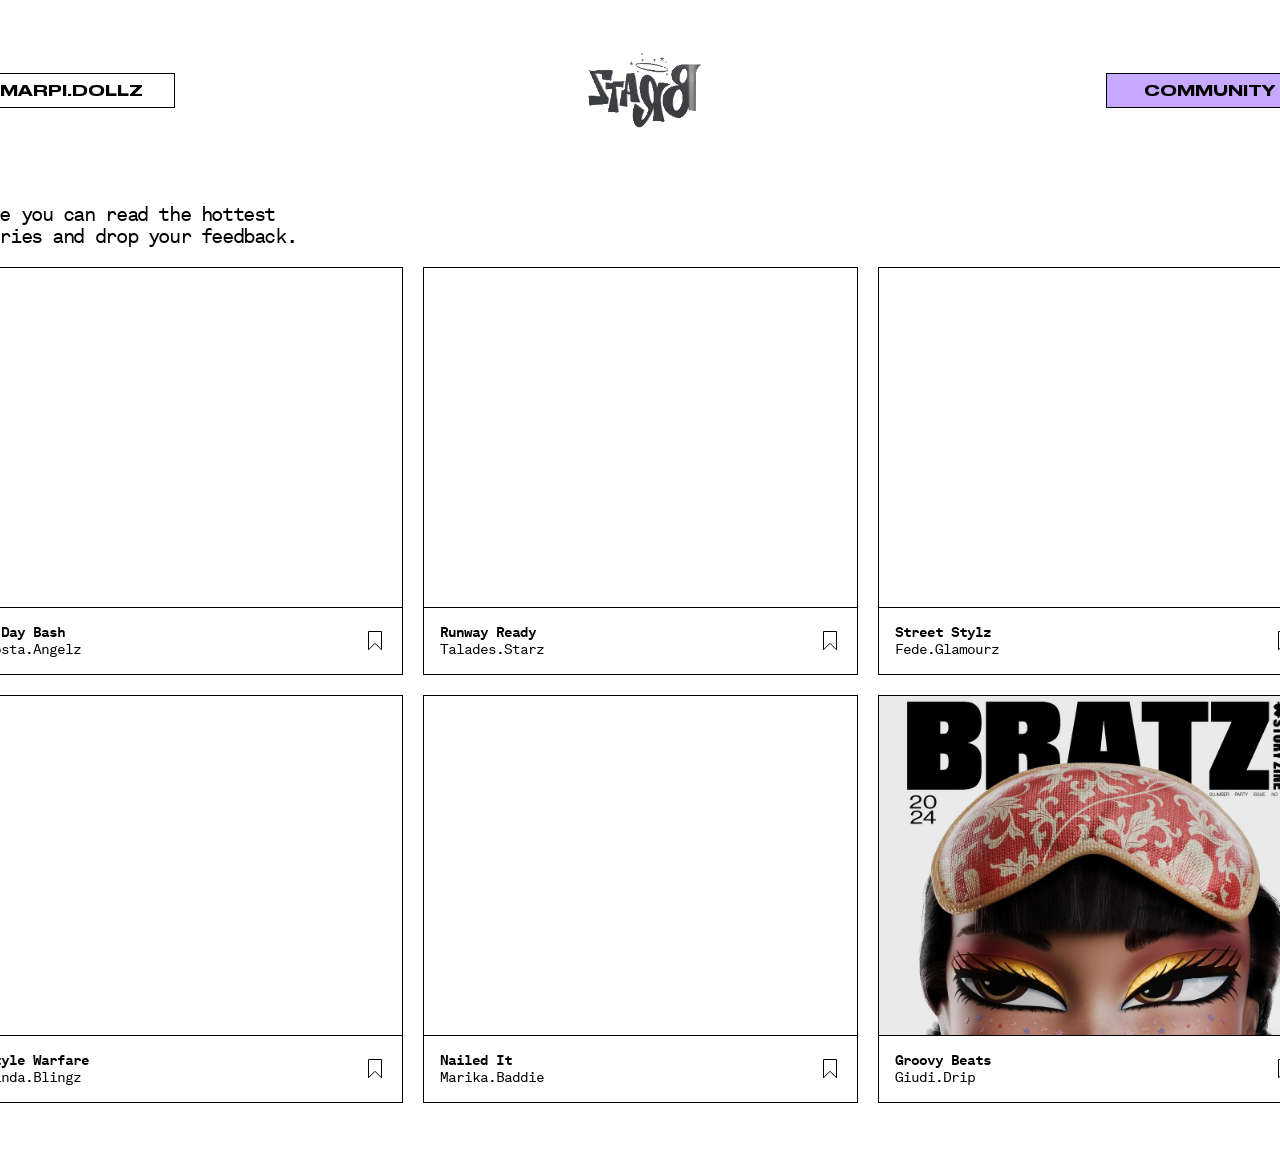
==== community_page.html @ b63ac6c8 "Update community_page.html title magazine" ====
<!DOCTYPE html>
<html lang="it">

<head>
    <meta charset="UTF-8">
    <meta name="viewport" content="width=device-width, initial-scale=1.0">
    <title>BRATZ — Community</title>
    <link rel="stylesheet" href="style.css">
</head>

<body>
    <!-- ===== LOADING PAGE ===== -->
    <section class="loading-page" id="loading-page" style="display:flex;opacity:1;" aria-hidden="false">
        <div class="loading-input">
            <img class="loading-logo" src="assets/images/logo_image.gif" alt="Bratz">
            <div class="container-bar-and-text">
                <div class="loading-bar" id="loading-bar" role="progressbar" aria-valuemin="0" aria-valuemax="100"
                    aria-valuenow="0">
                    <div class="loading-bar-fill" id="loading-bar-fill"></div>
                </div>
                <p class="loading-text" id="loading-text">Loading...</p>
            </div>
        </div>
    </section>

    <!-- ===== COMMUNITY PAGE ===== -->
    <main class="user-page">
        <div class="user-page__content" id="community-content">
            <div class="container-user-page">

                <div class="upper-container">
                    <header class="user-header">
                        <button type="button" class="primary-button active" id="user-dollz-btn">marpi.dollz</button>
                        <img class="user-logo" src="assets/images/logo_image.gif" alt="Bratz">
                        <button type="button" class="primary-button is-current" id="community-current-btn">community</button>
                    </header>

                    <p class="user-welcome">Here you can read the hottest<br>stories and drop your feedback.</p>
                </div>

                <!-- bottom_container_community_page: griglia magazine della community -->
                <div class="community-grid">
                    <article class="community-card">
                        <div class="community-card__photo"><img src="assets/images/magazine_community_01.png" alt=""></div>
                        <div class="community-card__below">
                            <div class="community-card__text">
                                <p class="community-card__title">B-Day Bash</p>
                                <p class="community-card__author">Costa.Angelz</p>
                            </div>
                            <button type="button" class="community-card__save" aria-label="Salva">
                                <svg class="community-card__save-icon" viewBox="0 0 22 28" fill="none" xmlns="http://www.w3.org/2000/svg">
                                    <path d="M17.5 4.5V22.793L11 16.293L4.5 22.793V4.5H17.5Z" stroke="black" />
                                </svg>
                            </button>
                        </div>
                    </article>

                    <article class="community-card">
                        <div class="community-card__photo"><img src="assets/images/magazine_community_02.png" alt=""></div>
                        <div class="community-card__below">
                            <div class="community-card__text">
                                <p class="community-card__title">Runway Ready</p>
                                <p class="community-card__author">Talades.Starz</p>
                            </div>
                            <button type="button" class="community-card__save" aria-label="Salva">
                                <svg class="community-card__save-icon" viewBox="0 0 22 28" fill="none" xmlns="http://www.w3.org/2000/svg">
                                    <path d="M17.5 4.5V22.793L11 16.293L4.5 22.793V4.5H17.5Z" stroke="black" />
                                </svg>
                            </button>
                        </div>
                    </article>

                    <article class="community-card">
                        <div class="community-card__photo"><img src="assets/images/magazine_community_03.png" alt=""></div>
                        <div class="community-card__below">
                            <div class="community-card__text">
                                <p class="community-card__title">Street Stylz</p>
                                <p class="community-card__author">Fede.Glamourz</p>
                            </div>
                            <button type="button" class="community-card__save" aria-label="Salva">
                                <svg class="community-card__save-icon" viewBox="0 0 22 28" fill="none" xmlns="http://www.w3.org/2000/svg">
                                    <path d="M17.5 4.5V22.793L11 16.293L4.5 22.793V4.5H17.5Z" stroke="black" />
                                </svg>
                            </button>
                        </div>
                    </article>

                    <article class="community-card">
                        <div class="community-card__photo"><img src="assets/images/magazine_community_04.png" alt=""></div>
                        <div class="community-card__below">
                            <div class="community-card__text">
                                <p class="community-card__title">Style Warfare</p>
                                <p class="community-card__author">Linda.Blingz</p>
                            </div>
                            <button type="button" class="community-card__save" aria-label="Salva">
                                <svg class="community-card__save-icon" viewBox="0 0 22 28" fill="none" xmlns="http://www.w3.org/2000/svg">
                                    <path d="M17.5 4.5V22.793L11 16.293L4.5 22.793V4.5H17.5Z" stroke="black" />
                                </svg>
                            </button>
                        </div>
                    </article>

                    <article class="community-card">
                        <div class="community-card__photo"><img src="assets/images/magazine_community_05.png" alt=""></div>
                        <div class="community-card__below">
                            <div class="community-card__text">
                                <p class="community-card__title">Nailed It</p>
                                <p class="community-card__author">Marika.Baddie</p>
                            </div>
                            <button type="button" class="community-card__save" aria-label="Salva">
                                <svg class="community-card__save-icon" viewBox="0 0 22 28" fill="none" xmlns="http://www.w3.org/2000/svg">
                                    <path d="M17.5 4.5V22.793L11 16.293L4.5 22.793V4.5H17.5Z" stroke="black" />
                                </svg>
                            </button>
                        </div>
                    </article>

                    <article class="community-card">
                        <div class="community-card__photo"><img src="assets/images/magazine_community_06.jpg" alt=""></div>
                        <div class="community-card__below">
                            <div class="community-card__text">
                                <p class="community-card__title">Groovy Beats</p>
                                <p class="community-card__author">Giudi.Drip</p>
                            </div>
                            <button type="button" class="community-card__save" aria-label="Salva">
                                <svg class="community-card__save-icon" viewBox="0 0 22 28" fill="none" xmlns="http://www.w3.org/2000/svg">
                                    <path d="M17.5 4.5V22.793L11 16.293L4.5 22.793V4.5H17.5Z" stroke="black" />
                                </svg>
                            </button>
                        </div>
                    </article>
                </div>

            </div>
        </div>
    </main>

    <script src="community-unlock.js"></script>
    <script src="community_page.js"></script>
</body>

</html>
---- style.css ----
/* ===== Font locali (SOLO i file realmente presenti in assets/fonts/) =====
   Nomi case-sensitive (GitHub Pages): puntiamo esattamente ai .ttf esistenti,
   così niente più 404 su .woff2/.woff/.otf inesistenti. font-display: swap ->
   il testo compare subito col fallback e NON blocca il caricamento del 3D. */
@font-face {
    font-family: "Druk Wide";
    font-weight: 500;
    font-style: normal;
    font-display: swap;
    src: url("assets/fonts/Druk-Wide-Medium-Regular.ttf") format("truetype");
}

@font-face {
    font-family: "Druk Wide";
    font-weight: 700;
    font-style: normal;
    font-display: swap;
    src: url("assets/fonts/Druk-Wide-Medium-Regular.ttf") format("truetype");
}

@font-face {
    font-family: "Akkurat Mono";
    font-weight: 400;
    font-style: normal;
    font-display: swap;
    src: url("assets/fonts/AkkuratMonoTrialTT-Regular.ttf") format("truetype");
}

@font-face {
    font-family: "Akkurat Mono";
    font-weight: 700;
    font-style: normal;
    font-display: swap;
    src: url("assets/fonts/AkkuratMonoTrialTT-Bold.ttf") format("truetype");
}

/* ===== Design tokens estratti da Figma (onboarding_page) ===== */
:root {
    --card-fill: #ffffff;
    --card-stroke: #000000;
    /* description/instruction: testo grigio degli stati "empty" */
    --empty-text: #bebebe;

    --input-fill: #ffffff;
    --input-stroke: #000000;
    /* active / disabled */
    --input-text-active: #000000;
    --input-text-disabled: #bebebe;

    --input-stroke-hover: #e4d5ff;
    --input-stroke-tapped: #c7a9ff;
    --input-stroke-error: #d52030;
    --input-stroke-warning: #ffdd00;
    --input-stroke-success: #74d200;

    --btn-fill-disabled: #bebebe;
    --btn-text-disabled: #ffffff;
    --btn-fill-active: #ffffff;
    --btn-fill-hover: #e4d5ff;
    --btn-fill-tapped: #c7a9ff;
    /* text_active_hover_tapped: unico colore testo per active/hover/tapped */
    --btn-text-active: #000000;
    --btn-stroke: #000000;

    /* ===== Design tokens estratti da Figma (loading_page) ===== */
    --bg-color: #ffffff;
    /* fill/background_color */
    --bar-empty: #ffffff;
    /* fill/bar_empty */
    --bar-stroke: #000000;
    /* stroke/bar */
    --bar-fill: #c7a9ff;
    /* fill/bar_full: colore di riempimento della barra (stato full) */
    --loading-instruction: #bebebe;
    /* description/instruction */

    /* ===== Design tokens estratti da Figma (enter_page) ===== */
    --enter-btn-fill-active: #ffffff;
    /* buttons/primary-button/fill_active */
    --enter-btn-text-active: #000000;
    /* buttons/primary-button/text_active_hover_tapped */
    --enter-btn-fill-community: #bebebe;
    /* buttons/primary-button/fill_disabled */
    --enter-btn-text-community: #ffffff;
    /* white */
    --enter-btn-stroke: #000000;
    /* buttons/primary-button/stroke */
    --popup-fill: #ffffff;
    /* fill/pop_up */
    --popup-stroke: #000000;
    /* stroke/pop_up */
    --popup-text: #000000;

    /* Fallback di sfondo enter_page finché l'export 3D non è presente */
    --enter-bg-fallback: #2b1cc4;

    /* Font locali + fallback di sistema: se il font non carica (404/rete) il
       testo resta leggibile con un sans-serif / monospace. */
    --font-title: "Druk Wide", system-ui, -apple-system, sans-serif;
    --font-mono: "Akkurat Mono", ui-monospace, "SFMono-Regular", Menlo, monospace;
}

* {
    box-sizing: border-box;
}

body {
    margin: 0;
    min-height: 100vh;
    font-family: var(--font-mono);
    color: #000;
}

/* ===== Sfondo ===== */
.onboarding {
    position: relative;
    min-height: 100vh;
    display: flex;
    flex-direction: column;
    align-items: center;
    justify-content: center;
    padding: 48px 16px;
    /* background-color: #2b1cc4; */
    background-image: url("assets/images/cover_image.png");
    background-size: cover;
    background-position: center;
    background-repeat: no-repeat;
}

/* Logo con stessa size e posizione della enter_page (e delle pagine successive) */
.logo {
    position: absolute;
    top: 20px;
    left: 50%;
    transform: translateX(-50%);
    width: 166px;
    height: 85px;
    object-fit: contain;
    user-select: none;
    pointer-events: none;
}

/* ===== Card ===== */
.card {
    width: 434px;
    max-width: calc(100% - 32px);
    background: var(--card-fill);
    border: 1px solid var(--card-stroke);
    padding: 42px 44px;
    display: flex;
    flex-direction: column;
    gap: 48px;
}

.card-text {
    display: flex;
    flex-direction: column;
    align-items: center;
    gap: 24px;
    text-align: center;
}

.title {
    margin: 0;
    font-family: var(--font-title);
    font-weight: 500;
    font-size: 36px;
    line-height: 23px;
    text-transform: uppercase;
    color: #000;
}

.subtitle {
    margin: 0;
    font-size: 14px;
    line-height: 17px;
    letter-spacing: -0.98px;
    color: #000;
}

/* ===== Campi ===== */
.fields {
    display: flex;
    flex-direction: column;
    gap: 20px;
}

.field {
    display: flex;
    flex-direction: column;
    /* nessuno spazio di base: i tre campi restano equidistanti (gap di .fields) */
    gap: 0;
}

.input {
    width: 100%;
    padding: 13px;
    font-family: var(--font-mono);
    font-size: 12px;
    letter-spacing: -0.84px;
    color: var(--input-text-active);
    background: var(--input-fill);
    border: 1px solid var(--input-stroke);
    border-radius: 0;
    outline: none;
    height: 35px;
}

.input::placeholder {
    color: var(--input-text-disabled);
    opacity: 1;
}

.input:disabled {
    color: var(--input-text-disabled);
    cursor: not-allowed;
}

/* Stati hover / focus (tapped) per i campi neutri, non in validazione */
.input:not(:disabled):hover {
    border-color: var(--input-stroke-hover);
}

.input:not(:disabled):focus {
    border-color: var(--input-stroke-tapped);
}

/* Stati di validazione del Nickname (prevalgono su hover/focus) */
.field.is-error .input,
.field.is-error .input:focus {
    border-color: var(--input-stroke-error);
}

.field.is-warning .input,
.field.is-warning .input:focus {
    border-color: var(--input-stroke-warning);
}

.field.is-success .input,
.field.is-success .input:focus {
    border-color: var(--input-stroke-success);
}

/* Messaggio di validazione — collassato di base, non occupa spazio */
.msg {
    margin: 0;
    max-height: 0;
    overflow: hidden;
    opacity: 0;
    font-size: 12px;
    letter-spacing: -0.84px;
    line-height: 1.2;
    transition: max-height 0.25s ease, margin-top 0.25s ease, opacity 0.25s ease;
}

/* Solo quando compare error/warning/success il messaggio si apre
   e spinge il campo password verso il basso (gap 12px come da Figma) */
.field.is-error .msg,
.field.is-warning .msg,
.field.is-success .msg {
    max-height: 40px;
    margin-top: 12px;
    opacity: 1;
}

.field.is-error .msg {
    color: var(--input-stroke-error);
}

.field.is-warning .msg {
    color: var(--input-stroke-warning);
}

.field.is-success .msg {
    color: var(--input-stroke-success);
}

/* ===== Bottone START — stati del componente primary_button (Figma) ===== */
.primary-button {
    width: 207px;
    height: 35px;
    padding: 13px;
    font-family: var(--font-title);
    font-weight: 700;
    font-size: 14px;
    line-height: 10px;
    text-transform: uppercase;
    letter-spacing: 0;
    border: 1px solid var(--btn-stroke);
    border-radius: 0;
    /* state=disabled */
    background: var(--btn-fill-disabled);
    color: var(--btn-text-disabled);
    cursor: not-allowed;
    transition: background-color 0.18s ease, color 0.18s ease; /* hover reattivo */
}

/* Sblocco morbido (grigio disabled -> bagliore -> bianco active): applicato via
   JS con la classe .fx-unlock nel momento in cui un tasto si sblocca. Stessa
   filosofia della dissolvenza dei popup 3D. */
@keyframes fx-unlock {
    0%   { background: var(--btn-fill-disabled); color: var(--btn-text-disabled); box-shadow: 0 0 0 0 rgba(228, 213, 255, 0); }
    45%  { box-shadow: 0 0 20px 5px rgba(228, 213, 255, 0.9); }
    100% { background: var(--btn-fill-active); color: var(--btn-text-active); box-shadow: 0 0 0 0 rgba(228, 213, 255, 0); }
}
.fx-unlock { animation: fx-unlock 0.7s ease both; }

/* Dissolvenza leggera quando cambia il contenuto di un popup / pannello. */
@keyframes fx-fadein { from { opacity: 0; } to { opacity: 1; } }
.fx-fadein { animation: fx-fadein 0.4s ease; }

/* state=active */
.primary-button.active {
    background: var(--btn-fill-active);
    color: var(--btn-text-active);
    cursor: pointer;
}

/* state=hover */
.primary-button.active:hover {
    background: var(--btn-fill-hover);
}

/* state=tapped */
.primary-button.active:active {
    background: var(--btn-fill-tapped);
}

/* ===== Transizioni SPA (fade fluido tra le pagine) ===== */
.onboarding,
.loading-page,
.enter-page {
    transition: opacity 0.45s ease;
}

/* ===== LOADING PAGE (pagina di transito) ===== */
.loading-page {
    display: none;
    /* nascosta di default */
    opacity: 0;
    /* overlay a tutto schermo: copre la pagina durante un caricamento reale */
    position: fixed;
    inset: 0;
    z-index: 1000;
    flex-direction: column;
    align-items: center;
    justify-content: center;
    padding: 48px 16px;
    background: var(--bg-color);
}

.loading-input {
    display: flex;
    flex-direction: column;
    align-items: center;
    gap: 24px;
    width: 434px;
    max-width: calc(100% - 32px);
}

.loading-logo {
    width: 166px;
    height: 85px;
    object-fit: contain;
    user-select: none;
}

.container-bar-and-text {
    display: flex;
    flex-direction: column;
    align-items: center;
    justify-content: center;
    gap: 24px;
    width: 100%;
}

.loading-bar {
    width: 100%;
    height: 8px;
    background: var(--bar-empty);
    border: 1px solid var(--bar-stroke);
    overflow: hidden;
}

.loading-bar-fill {
    width: 0%;
    height: 100%;
    background: var(--bar-fill);
    transition: width 0.12s linear;
}

.loading-text {
    margin: 0;
    font-family: var(--font-mono);
    font-weight: 400;
    font-size: 12px;
    line-height: normal;
    letter-spacing: -0.84px;
    color: var(--loading-instruction);
}

/* ===== ENTER PAGE (schermata finale) ===== */
.enter-page {
    display: none;
    /* nascosta di default */
    opacity: 0;
    position: fixed;
    inset: 0;
    overflow: hidden;
    background-color: var(--enter-bg-fallback);
    /* stessa foto di background della onboarding_page */
    background-image: url("assets/images/cover_image.png");
    background-size: cover;
    background-position: center;
    background-repeat: no-repeat;
}

.enter-logo {
    position: absolute;
    top: 20px;
    left: 50%;
    transform: translateX(-50%);
    width: 166px;
    height: 85px;
    object-fit: contain;
    user-select: none;
    pointer-events: none;
}

.enter-buttons {
    position: absolute;
    top: 50%;
    left: 50%;
    transform: translate(-50%, -50%);
    width: 207px;
    display: flex;
    flex-direction: column;
    gap: 20px;
}

/* I bottoni della enter_page usano lo stesso componente/stati del bottone
   START (.primary-button): disabled, active, hover, tapped. */

/* ===== POP-UP (posizione fissa da Figma — solo desktop, non toccare) ===== */
.enter-popup {
    position: absolute;
    /* posizione/dimensioni da Figma: left 50%+48px, top 33.33%+24.67px, 239x170 */
    left: calc(50% + 48px);
    top: calc(33.33% + 24.67px);
    width: 239px;
    min-height: 170px;
    box-sizing: border-box;
    padding: 16px;
    display: flex;
    flex-direction: column;
    gap: 16px;
    background: var(--popup-fill);
    border: 1px solid var(--popup-stroke);
}

.enter-popup-close {
    align-self: flex-start;
    margin: 0;
    padding: 0;
    background: none;
    border: none;
    font-family: var(--font-mono);
    font-weight: 700;
    font-size: 14px;
    line-height: 16px;
    letter-spacing: -0.98px;
    color: var(--popup-text);
    text-decoration: underline;
    text-underline-offset: 2px;
    cursor: pointer;
    transition: color 0.2s ease;
}

/* Hover di TUTTI i "close" dei popup = stesso colore di hover dei bottoni. */
.enter-popup-close:hover,
.personality-popup__close:hover,
.doll-popup__close:hover {
    color: var(--btn-fill-hover);
}

.enter-popup-text {
    margin: 0;
    font-family: var(--font-mono);
    font-weight: 400;
    font-size: 14px;
    line-height: 17px;
    letter-spacing: -0.98px;
    color: var(--popup-text);
}

/* ===== Mobile / tablet: adattamenti onboarding_page + enter_page =====
   TUTTE le modifiche mobile di logo e pop-up vivono qui dentro: la base
   (desktop) resta fedele a Figma e non viene mai toccata da queste regole. */

/* ===== Mobile stretto: rifiniture card onboarding_page ===== */

/* ===== Token user_page e secondary_button (Figma) ===== */
:root {
    --title-user: #000000;
    /* title/user_section */
    --subtitle-user: #000000;
    /* subtitle/user_section */
    --description-user-page: #000000;
    /* description/user_page */

    --secondary-btn-fill: #ffffff;
    /* buttons/secondary button/fill_active */
    --secondary-btn-fill-hover: #e4d5ff;
    /* fill_hover */
    --secondary-btn-fill-tapped: #c7a9ff;
    /* fill_tapped */
    --secondary-btn-text: #000000;
    /* buttons/secondary button/text */
    --secondary-btn-stroke: #000000;
    /* buttons/secondary button/stroke */
}

/* ===== USER PAGE ===== */
.user-page {
    min-height: 100vh;
    display: flex;
    align-items: center;
    justify-content: center;
    padding: 48px;
    background: var(--bg-color);
}

/* Nascosto finché il caricamento reale non è completo (rivelato via JS) */
.user-page__content {
    opacity: 0;
    transition: opacity 0.45s ease;
}

.user-page__content.is-ready {
    opacity: 1;
}

/* container_user_page = upper_container + bottom_container_user_page */
.container-user-page {
    width: 1345px;
    max-width: 100%;
    display: flex;
    flex-direction: column;
    gap: 20px;
}

/* upper_container_user&community_page = header + descrizione */
.upper-container {
    display: flex;
    flex-direction: column;
    gap: 70px;
    width: 100%;
}

.user-header {
    display: flex;
    align-items: center;
    justify-content: space-between;
    height: 85px;
    width: 100%;
}

.user-header .primary-button {
    width: 207px;
}

/* marpi.dollz = pagina corrente (stato tapped/selezionato da Figma) */
.primary-button.is-current {
    background: var(--btn-fill-tapped);
    color: var(--btn-text-active);
    cursor: default;
}

.user-logo {
    width: 166px;
    height: 85px;
    object-fit: contain;
    user-select: none;
}

.onboarding .primary-button {
    width: 100% !important;
}

.user-welcome {
    margin: 0;
    max-width: 695px;
    font-family: var(--font-mono);
    font-weight: 400;
    font-size: 20px;
    line-height: 22px;
    letter-spacing: -1.4px;
    color: var(--description-user-page);
}

/* bottom_container_user_page = container_cards_user_page (3 card) */
.bottom-container-user-page {
    width: 100%;
}

.cards-user-page {
    display: flex;
    gap: 20px;
    width: 100%;
}

.card-user-page {
    position: relative;
    flex: 1 1 0;
    min-width: 0;
    height: 717px;
    border: 1px solid var(--card-stroke);
    padding: 40px;
    overflow: hidden;
    display: flex;
    align-items: center;
}

.card-user-page__bg {
    position: absolute;
    inset: 0;
    width: 100%;
    height: 100%;
    object-fit: cover;
    pointer-events: none;
    user-select: none;
}

.card-user-page__content {
    position: relative;
    z-index: 1;
    width: 100%;
    height: 100%;
    display: flex;
    flex-direction: column;
    justify-content: space-between;
}

.card-title {
    margin: 0;
    font-family: var(--font-title);
    font-weight: 500;
    font-size: 36px;
    line-height: 23px;
    text-transform: uppercase;
    white-space: nowrap;
    color: var(--title-user);
}

.container-text-button {
    display: flex;
    flex-direction: column;
    gap: 20px;
    align-items: flex-start;
}

.card-description {
    margin: 0;
    font-family: var(--font-mono);
    font-weight: 400;
    font-size: 16px;
    line-height: 18px;
    letter-spacing: -1.12px;
    color: var(--subtitle-user);
}

/* ===== SECONDARY BUTTON "See more" — stessi stati del bottone START ===== */
.secondary-button {
    display: inline-flex;
    align-items: center;
    gap: 17px;
    width: 132px;
    height: 35px;
    padding: 10px 13px;
    border: 1px solid var(--secondary-btn-stroke);
    border-radius: 0;
    background: var(--secondary-btn-fill);
    cursor: pointer;
    transition: background-color 0.15s ease;
}

.secondary-button:hover {
    background: var(--secondary-btn-fill-hover);
}

.secondary-button:active {
    background: var(--secondary-btn-fill-tapped);
}

.secondary-button__text {
    font-family: var(--font-mono);
    font-weight: 400;
    font-size: 12px;
    line-height: normal;
    letter-spacing: -0.84px;
    color: var(--secondary-btn-text);
    white-space: nowrap;
}

.secondary-button__arrow {
    width: 35px;
    height: auto;
    flex-shrink: 0;
    /* la freccia dell'asset punta a sinistra: la specchio per farla puntare a destra (come Figma) */
    transform: scaleX(-1);
}

/* ===== USER PAGE mobile / schermi stretti ===== */

/* ===== USER PAGE (+ sotto-pagine): scala tipografica mobile ridotta e
   proporzionale. Tutto confinato qui: il desktop (>768px) resta fedele a
   Figma e non viene mai sovrascritto da queste regole. ===== */

/* ===== Token mydollz_page (Figma) ===== */
:root {
    --title-doll-name: #000000;
    /* title/doll_name */
    --subtitle-doll-collection: #000000;
    /* subtitle/doll_collection */
    --icon-btn-fill: #ffffff;
    /* buttons/icon-button/fill_active */
    --icon-btn-stroke: #000000;
    /* buttons/icon-button/stroke_button */
}

/* ===== MY DOLLZ PAGE ===== */
.mydollz-page {
    min-height: 100vh;
    display: flex;
    align-items: flex-start;
    justify-content: center;
    padding: 48px;
    overflow: auto;
    background: var(--bg-color);
}

.mydollz-page__content {
    opacity: 0;
    transition: opacity 0.45s ease;
}

.mydollz-page__content.is-ready {
    opacity: 1;
}

/* container_mydollz_page = upper_container_user_pages + bottom_container_mydollz_page */
.container-mydollz-page {
    width: 1344px;
    max-width: 100%;
    display: flex;
    flex-direction: column;
    gap: 20px;
}

.upper-container-mydollz {
    display: flex;
    flex-direction: column;
    gap: 72px;
    width: 100%;
}

/* container_title = icon_button (back) + "My dollz" */
.container-title {
    display: flex;
    align-items: flex-end;
    gap: 20px;
}

/* Bottone back — riproduce arrowbutton.svg (box 53x34 + freccia) ma con
   box CSS ricolorabile, per avere gli stati hover/tapped come lo START */
.back-button {
    box-sizing: border-box;
    width: 53px;
    height: 34px;
    padding: 0;
    display: inline-flex;
    align-items: center;
    justify-content: center;
    border: 1px solid var(--icon-btn-stroke);
    background: var(--icon-btn-fill);
    cursor: pointer;
    transition: background-color 0.15s ease;
}

.back-button:hover {
    background: var(--btn-fill-hover);
}

.back-button:active {
    background: var(--btn-fill-tapped);
}

.back-button__arrow {
    display: block;
    width: 100%;
    height: 100%;
    pointer-events: none;
}

/* icon_button (plus) — stessi stati del bottone START */
.icon-button {
    display: inline-flex;
    align-items: center;
    justify-content: center;
    padding: 9px;
    background: var(--icon-btn-fill);
    border: 1px solid var(--icon-btn-stroke);
    border-radius: 0;
    cursor: pointer;
    transition: background-color 0.15s ease;
}

.icon-button:hover {
    background: var(--btn-fill-hover);
}

.icon-button:active {
    background: var(--btn-fill-tapped);
}

.icon-button:disabled {
    background: var(--btn-fill-disabled);
    cursor: not-allowed;
}

.icon-button:disabled:hover {
    background: var(--btn-fill-disabled);
}

.icon-button__inner {
    display: inline-flex;
    align-items: center;
    padding: 4px;
}

.icon-button__arrow {
    display: block;
    width: 27px;
    height: auto;
}

.icon-button__plus {
    display: block;
    width: 20px;
    height: 20px;
}

/* bottom_container_mydollz_page: canvas 1344x717 fedele a Figma */
.bottom-container-mydollz {
    position: relative;
    width: 1344px;
    max-width: 100%;
    height: 717px;
}

/* container_doll_button: doll + plus (gap 40) */
.container-doll-button {
    position: absolute;
    left: 512px;
    top: 2px;
    display: flex;
    align-items: center;
    gap: 40px;
}

/* container_doll_photo_text: foto + nome (gap 32) */
.container-doll-photo-text {
    display: flex;
    flex-direction: column;
    align-items: center;
}

.doll-photo {
    width: 326px;
    height: 645px;
    display: flex;
    align-items: center;
    justify-content: center;
    overflow: hidden;
    padding: 0;
    border: none;
    background: none;
    cursor: pointer;
}

.doll-photo img {
    width: 100%;
    height: 100%;
    object-fit: cover;
    object-position: center;
    user-select: none;
    /* dissolvenza del bagliore in ingresso/uscita (0.55s) */
    transition: filter 0.55s ease;
}

/* Hover sulla doll (mydollz_page): bagliore bianco ACCENTUATO che segue la
   sagoma (drop-shadow) + tutto il rettangolo (box-shadow). Compare/scompare in
   dissolvenza tramite le transition (niente pulsazione). */
.doll-photo { transition: box-shadow 0.55s ease; }
.doll-photo:hover {
    box-shadow: 0 0 90px 16px rgba(255, 255, 255, 0.95);
}
.doll-photo:hover img {
    filter: drop-shadow(0 0 22px #ffffff)
            drop-shadow(0 0 46px rgba(255, 255, 255, 0.95))
            drop-shadow(0 0 80px rgba(255, 255, 255, 0.7))
            brightness(1.18);
}

/* container_doll_text */
.container-doll-text {
    display: flex;
    flex-direction: column;
    align-items: center;
    gap: 8px;
}

.doll-name {
    margin: 0;
    font-family: var(--font-title);
    font-weight: 500;
    font-size: 24px;
    line-height: 24px;
    text-transform: uppercase;
    color: var(--title-doll-name);
}

.doll-collection {
    margin: 0;
    font-family: var(--font-title);
    font-weight: 500;
    font-size: 16px;
    line-height: 22px;
    color: var(--subtitle-doll-collection);
}

/* pop_up hint (fissi, come da scelta sull'enter_page) */
.doll-popup {
    position: absolute;
    box-sizing: border-box;
    width: 239px;
    padding: 16px;
    display: flex;
    flex-direction: column;
    gap: 16px;
    background: var(--popup-fill);
    border: 1px solid var(--popup-stroke);
}

.doll-popup--profile {
    left: 357px;
    top: 59px;
}

.doll-popup--add {
    left: 908px;
    top: 261px;
}

.doll-popup__close {
    align-self: flex-start;
    margin: 0;
    padding: 0;
    background: none;
    border: none;
    font-family: var(--font-mono);
    font-weight: 700;
    font-size: 14px;
    line-height: 16px;
    letter-spacing: -0.98px;
    color: var(--popup-text);
    text-decoration: underline;
    text-underline-offset: 2px;
    cursor: pointer;
    transition: color 0.2s ease;
}

.doll-popup__text {
    margin: 0;
    font-family: var(--font-mono);
    font-weight: 400;
    font-size: 14px;
    line-height: 17px;
    letter-spacing: -0.98px;
    color: var(--popup-text);
}

/* ===== MY DOLLZ PAGE — schermi stretti ===== */

/* ===== MY DOLLZ PAGE mobile (Figma mydollz_page_mobile): solo misure e testi,
   stati invariati, desktop non toccato. ===== */

/* ===== YASMIN / PERSONALITY PAGE ===== */
.personality-page {
    min-height: 100vh;
    display: flex;
    align-items: flex-start;
    justify-content: center;
    padding: 48px;
    overflow: auto;
    background: var(--bg-color);
}

.personality-page__content {
    opacity: 0;
    transition: opacity 0.45s ease;
}

.personality-page__content.is-ready {
    opacity: 1;
}

/* container_doll/personality_page = upper_container_doll_page + bottom_container */
.container-personality {
    width: 1345px;
    max-width: 100%;
    display: flex;
    flex-direction: column;
    gap: 20px;
}

.upper-personality {
    display: flex;
    flex-direction: column;
    gap: 72px;
    width: 100%;
}

/* container_text_and_button = container_title + subtitle */
.container-text-and-button {
    display: flex;
    align-items: flex-end;
    gap: 12px;
}

.personality-subtitle {
    margin: 0;
    font-family: var(--font-title);
    font-weight: 500;
    font-size: 24px;
    line-height: 16px;
    color: var(--subtitle-user);
}

/* bottom_container = container_side_30% + container_side_70%.
   Le due colonne hanno la STESSA altezza (stretch): il container_side_70%
   eguaglia l'altezza del container_side_30% ed è allineato in alto. */
.bottom-personality {
    display: flex;
    gap: 20px;
    align-items: stretch;
    width: 100%;
}

/* container_side_30% */
.side-30 {
    position: relative;
    width: 435px;
    flex-shrink: 0;
}

.slider-lateral {
    display: flex;
    flex-direction: column;
    align-items: center;
    gap: 22px;
    width: 207px;
}

.doll-photo-small {
    width: 206px;
    height: 408px;
    overflow: hidden;
}

.doll-photo-small img {
    width: 100%;
    height: 100%;
    object-fit: cover;
    object-position: center;
    user-select: none;
}

/* container_buttons (IDENTITY / GOALZ / TROPHIES / STORIES / MAGAZINES) */
.container-buttons {
    display: flex;
    flex-direction: column;
    gap: 20px;
    width: 207px;
}

/* pop_up hint (fisso) accanto alla doll — cambia col tab attivo */
.personality-popup {
    position: absolute;
    left: 152px;
    top: 150px;
    box-sizing: border-box;
    width: 239px;
    padding: 16px;
    display: flex;
    flex-direction: column;
    gap: 16px;
    background: var(--popup-fill);
    border: 1px solid var(--popup-stroke);
}

.personality-popup .primary-button {
    width: 100%;
}

/* title_text "Close" del popup (stessa resa degli altri pop-up) */
.personality-popup__close {
    align-self: flex-start;
    margin: 0;
    padding: 0;
    background: none;
    border: none;
    font-family: var(--font-mono);
    font-weight: 700;
    font-size: 14px;
    line-height: 16px;
    letter-spacing: -0.98px;
    color: var(--popup-text);
    text-decoration: underline;
    text-underline-offset: 2px;
    cursor: pointer;
    transition: color 0.2s ease;
}

/* button_bar mobile: nascosta su desktop, barra fissa su mobile */
.mobile-bottombar {
    display: none;
}

/* pannelli del container_side_70%: riempiono il 70% (solo l'attivo è visibile) */
.tab-panel {
    position: absolute;
    inset: 0;
    height: 628px;
}

.personality-popup__text {
    margin: 0;
    font-family: var(--font-mono);
    font-weight: 400;
    font-size: 14px;
    line-height: 17px;
    letter-spacing: -0.98px;
    color: var(--popup-text);
}

/* container_side_70%: altezza fissa da Figma (717px), margin-top 111px;
   contiene i pannelli tab in absolute così l'altezza non dipende dal contenuto */
.side-70 {
    width: 890px;
    height: 717px;
    margin-top: 72px;
    flex-shrink: 0;
    position: relative;
}

.cards-grid {
    display: grid;
    grid-template-columns: repeat(2, 1fr);
    gap: 20px;
    width: 100%;
}

/* complete_card_button = upper_button + below_button */
.persona-card {
    display: flex;
    flex-direction: column;
    overflow: hidden;
}

.persona-card__upper {
    box-sizing: border-box;
    height: 229px;
    padding: 16px;
    background: var(--card-fill);
    border: 1px solid var(--card-stroke);
}

.persona-card__desc {
    margin: 0;
    font-family: var(--font-mono);
    font-weight: 400;
    font-size: 14px;
    line-height: 17px;
    letter-spacing: -0.98px;
    color: var(--card-stroke);
}

.persona-card__below {
    box-sizing: border-box;
    padding: 16px;
    background: var(--card-fill);
    border: 1px solid var(--card-stroke);
    border-top: none;
}

.container-below-button {
    display: flex;
    align-items: flex-end;
    gap: 64px;
}

.container-text-card {
    display: flex;
    flex-direction: column;
    align-items: flex-start;
    width: 130px;
}

/* ===== stories_page (piena): card = complete_card_button con la storia salvata.
   Riusa la struttura di .persona-card; la description è l'anteprima della storia
   (stile Figma: Akkurat Mono 16/23, MAIUSCOLO) e viene ritagliata all'altezza. */
/* l'attributo [hidden] deve vincere su display:flex/grid (empty vs card) */
.empty-state[hidden],
.cards-grid[hidden] {
    display: none;
}

.story-card__upper {
    overflow: hidden;
}

.story-card__desc {
    font-size: 16px;
    line-height: 23px;
    letter-spacing: 0;
    text-transform: uppercase;
    color: var(--card-stroke);
    word-break: break-word;
    /* anteprima: massimo 6 righe, poi troncata */
    display: -webkit-box;
    -webkit-line-clamp: 6;
    line-clamp: 6;
    -webkit-box-orient: vertical;
    overflow: hidden;
}

/* ===== community_page: griglia magazine della community (complete_card_icon) ===== */
.community-grid {
    display: grid;
    grid-template-columns: repeat(3, 1fr);
    gap: 20px;
    width: 100%;
}

.community-card { display: flex; flex-direction: column; }

.community-card__photo {
    aspect-ratio: 435 / 341;
    border: 1px solid var(--card-stroke);
    overflow: hidden;
}
.community-card__photo img { width: 100%; object-fit: cover; display: block; }

.community-card__below {
    box-sizing: border-box;
    padding: 16px;
    background: var(--card-fill);
    border: 1px solid var(--card-stroke);
    border-top: none;
    display: flex;
    align-items: center;
    justify-content: space-between;
    gap: 20px;
}

.community-card__text { display: flex; flex-direction: column; min-width: 0; }

.community-card__title,
.community-card__author {
    margin: 0;
    font-family: var(--font-mono);
    font-size: 14px;
    line-height: 17px;
    letter-spacing: -0.98px;
    color: var(--card-stroke);
}
.community-card__title { font-weight: 700; }
.community-card__author { font-weight: 400; }

/* save_icon: il segnalibro È il bottone (niente box). La forma si riempie
   negli stati — active: bianco, hover: #e4d5ff, tapped/salvato: #c7a9ff. */
.community-card__save {
    flex-shrink: 0;
    padding: 0;
    background: none;
    border: none;
    cursor: pointer;
    line-height: 0;
}
.community-card__save-icon { display: block; width: 22px; height: 28px; }
.community-card__save-icon path { fill: #fff; transition: fill 0.15s ease; }
.community-card__save:hover .community-card__save-icon path { fill: var(--btn-fill-hover); }
.community-card__save:active .community-card__save-icon path,
.community-card__save.is-saved .community-card__save-icon path { fill: var(--btn-fill-tapped); }

@media (max-width: 768px) {
    .community-grid { grid-template-columns: 1fr; }
}

/* myfaves_page: le card salvate (complete_card_icon) hanno la STESSA dimensione
   del magazine pubblicato dall'utente nella tab magazines (.mag-magazine): 207px
   di larghezza, copertina in formato 207/230. */
#faves-grid {
    display: flex;
    flex-wrap: wrap;
    gap: 20px;
}
#faves-grid .community-card { width: 207px; }
#faves-grid .community-card__photo { aspect-ratio: 207 / 230; }

/* ===== magazines tab: copertina + plus (add) / magazine stampato (printed) ===== */
.magazines-view { width: 100%; }

.mag-cover-wrap { position: relative; display: inline-block; }

.mag-cover {
    width: 207px;
    border: 1px solid var(--card-stroke);
    background: var(--card-fill);
    height: 297px;
}

.mag-plus {
    position: absolute;
    left: 50%;
    top: 50%;
    transform: translate(-50%, -50%);
    z-index: 4; /* sopra il pop_up che lo tocca, così resta cliccabile */
}

/* stato printed: il plus è disabled -> path bianco invece che nero */
.mag-plus:disabled .icon-button__plus path {
    stroke: #ffffff;
}

/* riga: magazine creati + slot per crearne un altro (bottom_container magazine_page) */
.mag-row {
    display: flex;
    align-items: flex-start;
    gap: 20px;
}

/* pop_up che tocca il plus button (magazines/plusbutton_page) */
.mag-plus-popup {
    position: absolute;
    left: 53%;
    bottom: 46%;
    width: 239px;
    box-sizing: border-box;
    padding: 16px;
    display: flex;
    flex-direction: column;
    gap: 16px;
    background: var(--popup-fill, #fff);
    border: 1px solid var(--popup-stroke, #000);
    z-index: 4;
}
.mag-plus-popup[hidden] { display: none; }

/* magazine stampato */
.mag-magazine { width: 207px; display: flex; flex-direction: column; }
.mag-magazine__cover {
    aspect-ratio: 207 / 230;
    border: 1px solid var(--card-stroke);
    overflow: hidden;
}
.mag-magazine__cover img { width: 100%; object-fit: cover; display: block; }
.mag-magazine__below {
    box-sizing: border-box;
    padding: 16px;
    border: 1px solid var(--card-stroke);
    border-top: none;
    background: var(--card-fill);
    display: flex;
    flex-direction: column;
}
.mag-magazine__title,
.mag-magazine__author {
    margin: 0;
    font-family: var(--font-mono);
    font-size: 14px;
    line-height: 17px;
    letter-spacing: -0.98px;
    color: var(--card-stroke);
}
.mag-magazine__title { font-weight: 700; }
.mag-magazine__author { font-weight: 400; }

/* bottone select/selected e print (select_page) */
.primary-button.mag-select.is-selected {
    background: var(--btn-fill-tapped);
    color: var(--btn-text-active);
    cursor: pointer;
}
.mag-print { width: 207px; }

.persona-card__title {
    margin: 0;
    font-family: var(--font-mono);
    font-weight: 700;
    font-size: 14px;
    line-height: 17px;
    letter-spacing: -0.98px;
    color: var(--card-stroke);
}

.persona-card__subtitle {
    margin: 0;
    font-family: var(--font-mono);
    font-weight: 400;
    font-size: 14px;
    line-height: 17px;
    letter-spacing: -0.98px;
    color: var(--card-stroke);
}

/* primary_button "SELECT" nella card */
.card-select {
    width: 207px;
    flex-shrink: 0;
}

/* Stato "SELECTED" (tapped persistente) */
.primary-button.is-selected,
.primary-button.is-selected:hover,
.primary-button.is-selected:active {
    background: var(--btn-fill-tapped);
    color: var(--btn-text-active);
    cursor: pointer;
}

/* ===== PERSONALITY PAGE — schermi stretti ===== */

/* ===== PERSONALITY PAGE mobile (Figma personality_page_mobile): colonna unica
   header → tab_bar (scroll orizzontale) → back/title → popup → cards; play game
   fisso in basso; doll nascosta. Solo misure/layout: stati e desktop invariati. ===== */

/* container_empty: stato "empty" di STORIES / MAGAZINES — card bianca che riempie
   il container_side_70% con testo grigio centrato (yasmin stories/magazines empty_page) */
.empty-state {
    box-sizing: border-box;
    width: 100%;
    height: 613px;
    min-height: 400px;
    padding: 20px;
    display: flex;
    align-items: center;
    justify-content: center;
    background: var(--card-fill);
    border: 1px solid var(--card-stroke);
}

.empty-state__text {
    margin: 0;
    max-width: 695px;
    text-align: center;
    font-family: var(--font-mono);
    font-weight: 400;
    font-size: 14px;
    line-height: 17px;
    letter-spacing: -0.98px;
    color: var(--empty-text);
}

/* box_goalz: riquadro istruzioni del tab GOALZ (in alto nella colonna 70%) */
/* container_box_goalz: lista verticale degli obiettivi (gap 20, come Figma) */
.goalz-list {
    display: flex;
    flex-direction: column;
    gap: 20px;
    width: 100%;
}

.box-goalz {
    box-sizing: border-box;
    width: 100%;
    min-height: 85px;
    padding: 20px 97px;
    display: flex;
    align-items: center;
    justify-content: center;
    background: var(--card-fill);
    border: 1px solid var(--card-stroke);
}

.box-goalz__text {
    margin: 0;
    max-width: 695px;
    text-align: center;
    font-family: var(--font-mono);
    font-weight: 400;
    font-size: 14px;
    line-height: 17px;
    letter-spacing: -0.98px;
    color: var(--card-stroke);
}

/* ===== TAB TROPHIES: container 70% SCROLLABILE (altezza = colonna doll), resto fisso ===== */
.tab-panel--scroll {
    overflow-y: auto;
    overflow-x: hidden;
    height: 628px;
    /* scrollbar = componente "bar": track = bar vuota, thumb = bar full (#c7a9ff) */
    scrollbar-width: thin;
    scrollbar-color: var(--bar-fill) var(--bar-empty);
}

/* WebKit: replica dello stato "full" della bar (fill viola + bordo nero 1px) */
.tab-panel--scroll::-webkit-scrollbar {
    width: 8px;
}

.tab-panel--scroll::-webkit-scrollbar-track {
    background: var(--bar-empty);
    border: 1px solid var(--bar-stroke);
}

.tab-panel--scroll::-webkit-scrollbar-thumb {
    background: var(--bar-fill);
    border: 1px solid var(--bar-stroke);
}

.trophies-list {
    display: flex;
    flex-direction: column;
    gap: 20px;
    width: 100%;
}

.trophy-card {
    display: flex;
    width: 100%;
}

.trophy-card__photo {
    position: relative;
    width: 433px;
    height: 297px;
    flex-shrink: 0;
    box-sizing: border-box;
    border: 1px solid var(--card-stroke);
}

.trophy-card__photo img {
    position: absolute;
    inset: 0;
    width: 100%;
    height: 100%;
    object-fit: cover;
}

/* overlay "locked" (trofeo non ancora sbloccato) — senza bordo (Figma aggiornato) */
.trophy-card__overlay {
    position: absolute;
    inset: 0;
    background: rgba(255, 255, 255, 0.5);
}

.trophy-card__side {
    flex: 1 1 0;
    min-width: 0;
    height: 297px;
    box-sizing: border-box;
    padding: 16px 20px;
    background: var(--card-fill);
    border: 1px solid var(--card-stroke);
    border-left: none;
    display: flex;
    flex-direction: column;
    justify-content: space-between;
}

.trophy-card__titlebar {
    display: flex;
    flex-direction: column;
    align-items: flex-start;
    gap: 10px;
}

.trophy-card__title {
    margin: 0;
    font-family: var(--font-title);
    font-weight: 500;
    font-size: 24px;
    line-height: 22px;
    /* title/card_information_disabled: trofeo locked */
    color: #bebebe;
}

.trophy-bar {
    position: relative;
    width: 416px;
    max-width: 100%;
    height: 8px;
    box-sizing: border-box;
    background: var(--bar-empty);
    border: 1px solid var(--bar-stroke);
    overflow: hidden;
}

/* riempimento progressivo (empty -> full) della barra del trofeo */
.trophy-bar__fill {
    height: 100%;
    width: 0;
    background: var(--bar-fill);
    transition: width 0.35s ease;
}

.trophy-card__desc {
    margin: 0;
    font-family: var(--font-mono);
    font-weight: 400;
    font-size: 16px;
    line-height: 18px;
    letter-spacing: -1.12px;
    /* description/card_information_disabled: trofeo locked */
    color: #bebebe;
}

/* ===== stato UNLOCKED (card_trophies_doll sbloccata) =====
   dai componenti Figma: photo senza overlay, title/desc neri. La barra NON
   diventa piena qui: il riempimento è progressivo (vedi .trophy-bar__fill),
   pieno solo a obiettivo completato. */
.trophy-card.is-unlocked .trophy-card__overlay { display: none; }
.trophy-card.is-unlocked .trophy-card__title { color: var(--card-stroke); }
.trophy-card.is-unlocked .trophy-card__desc { color: var(--card-stroke); }

/* Pop-up nascosto per i tab senza contenuto dedicato */
.personality-popup.is-hidden {
    display: none;
}

/* Logo cliccabile (pagine successive a user_page) */
.user-logo.is-link {
    cursor: pointer;
}

/* ===== Sotto-pagine user (mytrophies / myfaves empty_page) ===== */
/* input_description_ : descrizione pagina (20px, description/user_page) */
.page-description {
    margin: 0;
    max-width: 695px;
    font-family: var(--font-mono);
    font-weight: 400;
    font-size: 20px;
    line-height: 22px;
    letter-spacing: -1.4px;
    color: var(--card-stroke);
}

/* bottom_container: descrizione + contenuto (gap 20, pt 49 da Figma) */
.bottom-container-subpage {
    width: 1344px;
    max-width: 100%;
    padding-top: 49px;
    display: flex;
    flex-direction: column;
    gap: 20px;
}

/* container_empty a tutta pagina (myfaves/empty_page): stessa card grigia
   degli stati empty, ma con altezza dedicata */
.empty-state--page {
    height: 612px;
    min-height: 0;
}

/* container_card_trophies_user: griglia 2x2 di reward */
.rewards-grid {
    display: grid;
    grid-template-columns: repeat(2, 1fr);
    gap: 20px;
    width: 100%;
}

/* card_trophies_user: foto (296) + lato bianco con testo e campo codice */
.reward-card {
    display: flex;
    align-items: stretch;
    width: 100%;
}

.reward-card__photo {
    position: relative;
    width: 296px;
    height: 296px;
    flex-shrink: 0;
    box-sizing: border-box;
    border: 1px solid var(--card-stroke);
}

.reward-card__photo img {
    display: block;
    width: 100%;
    height: 100%;
    object-fit: cover;
    object-position: center;
    user-select: none;
}

/* overlay: bloccato = velo bianco 50%, sbloccato (default) = trasparente */
.reward-card__overlay {
    position: absolute;
    inset: 0;
}

.reward-card--locked .reward-card__overlay {
    background: rgba(255, 255, 255, 0.5);
}

/* side_card_trophies_user: bianco, bordo (no left: lo dà la foto) */
.reward-card__side {
    flex: 1;
    min-width: 0;
    box-sizing: border-box;
    height: 296px;
    padding: 16px 20px;
    display: flex;
    flex-direction: column;
    justify-content: flex-start;
    background: var(--card-fill);
    border: 1px solid var(--card-stroke);
    border-left: none;
}

.reward-card__title {
    margin: 0;
    font-family: var(--font-mono);
    font-weight: 700;
    font-size: 16px;
    line-height: 18px;
    letter-spacing: -1.12px;
    color: var(--empty-text);
    padding-bottom: 128px;
}

.reward-card__desc {
    margin: 0;
    max-width: 326px;
    font-family: var(--font-mono);
    font-weight: 400;
    font-size: 16px;
    line-height: 18px;
    letter-spacing: -1.12px;
    color: var(--empty-text);
    padding-bottom: 20px;
}

/* secondary_input_field: campo "Code" (disabled) + bottone COPY (disabled) */
.reward-card__field {
    display: flex;
    align-items: stretch;
    width: 326px;
    max-width: 100%;
}

.reward-input {
    box-sizing: border-box;
    width: 180px;
    height: 35px;
    padding: 13px;
    display: flex;
    align-items: center;
    font-family: var(--font-mono);
    font-weight: 400;
    font-size: 12px;
    letter-spacing: -0.84px;
    color: var(--input-text-disabled);
    background: var(--input-fill);
    border: 1px solid var(--input-stroke);
    border-right: none;
}

.reward-copy {
    width: 146px;
    flex-shrink: 0;
}

/* ===== reward SBLOCCATA (card_trophies_user unlocked): testi neri, codice
   leggibile, bottone copy attivo; stato "copied" (tapped) dopo il click. ===== */
.reward-card:not(.reward-card--locked) .reward-card__title,
.reward-card:not(.reward-card--locked) .reward-card__desc {
    color: var(--card-stroke);
}

.reward-card:not(.reward-card--locked) .reward-input {
    color: var(--input-text-active);
}

.primary-button.reward-copy.is-copied,
.primary-button.reward-copy.is-copied:hover {
    background: var(--btn-fill-tapped);
    color: var(--btn-text-active);
    cursor: default;
}

/* ===================================================================
   MAGAZINE READING PAGE (magazines_page)
   Stessa struttura della stories_page (due colonne 720px), MA senza header.
   - container_spine (SINISTRA): spine FISSA + area di lettura vuota.
   - container_lecture (DESTRA): editoriale SCROLLABILE + third_input_field.
   =================================================================== */
.mag-read {
    position: relative;
    min-height: 100vh;
    background: var(--bg-color);
}

.mag-read__content {
    opacity: 0;
    transition: opacity 0.45s ease;
}

.mag-read__content.is-ready {
    opacity: 1;
}

/* due colonne 50/50 a TUTTA larghezza: la spine resta ancorata al bordo
   sinistro della pagina (nessun margine centrante che la stacchi dal bordo). */
.mag-columns {
    display: flex;
    width: 100%;
    height: 100vh;              /* solo il container_lecture scrolla */
}

.mag-col {
    flex: 1 1 50%;
    box-sizing: border-box;
    min-width: 0;
    background: var(--card-fill);
}

/* SINISTRA: fissa, contiene la spine */
.mag-col--spine {
    position: relative;
    overflow: hidden;
}

/* DESTRA: scrolla */
.mag-col--lecture {
    border-left: 1px solid var(--card-stroke);
    overflow-y: auto;
    display: flex;
    flex-direction: column;
    gap: 40px;
    padding: 153px 40px 48px 62px;
}

/* ---- spine (container_spine): fissa, cliccabile, stati hover/tapped ----
   Il colore parte DAL BORDO della pagina: la spine e' ancorata a left:0 e il
   fill copre il bordo; in hover il contenuto rientra di 20px (padding-left) e
   la spine si allarga, senza lasciare un vuoto bianco sul bordo. */
.mag-spine {
    position: absolute;
    left: 0;
    top: 0;
    bottom: 0;
    width: 88px;
    display: flex;
    flex-direction: column;
    align-items: center;
    justify-content: space-between;
    padding: 48px 0;
    background: var(--card-fill);
    border: none;
    border-right: 1px solid var(--card-stroke);
    cursor: pointer;
    z-index: 3;
    overflow: hidden;
    transition: background-color 0.18s ease, width 0.18s ease, padding-left 0.18s ease;
}

.mag-spine:hover {
    background: var(--btn-fill-hover);
    width: 108px;
    padding-left: 20px;
}

.mag-spine:active {
    background: var(--btn-fill-tapped);
}

.mag-spine__logo {
    width: 132px;
    height: auto;
    transform: rotate(90deg);
    flex: 0 0 auto;
    pointer-events: none;
}

.mag-spine__mid {
    display: flex;
    flex-direction: column;
    align-items: center;
    gap: 150px;
}

.mag-spine__title,
.mag-spine__vol,
.mag-spine__author {
    writing-mode: vertical-rl;
    white-space: nowrap;
    font-family: var(--font-mono);
    letter-spacing: -0.98px;
    color: #000;
}

.mag-spine__title { font-weight: 700; font-size: 14px; }
.mag-spine__vol   { font-weight: 400; font-size: 14px; }
.mag-spine__author { font-weight: 400; font-size: 16px; letter-spacing: -1.12px; }

/* ---- container_lecture: editoriale + third_input_field ---- */
.mag-lecture__text {
    display: flex;
    flex-direction: column;
    gap: 16px;
    /* stesso ingombro del testo della stories_page (colonna 720 - padding 62 - 40) */
    max-width: 618px;
}

.mag-lecture__text p {
    margin: 0;
    font-family: var(--font-mono);
    font-weight: 400;
    font-size: 16px;
    line-height: 23px;
    letter-spacing: 0;
    color: #000;
}

.mag-lecture__text p.is-muted {
    color: #b3b3b3;
}

/* third_input_field (visibile solo per la community) */
.mag-third-input {
    display: flex;
    width: 100%;
    max-width: 618px;
    height: 35px;
    margin-top: auto;
}

.mag-third-input[hidden] { display: none; }

.mag-third-input__field {
    flex: 1 1 auto;
    min-width: 0;
    padding: 0 13px;
    font-family: var(--font-mono);
    font-weight: 400;
    font-size: 12px;
    letter-spacing: -0.84px;
    color: var(--input-text-active);
    background: var(--input-fill);
    border: 1px solid var(--input-stroke);
    border-right: none;
    outline: none;
}

.mag-third-input__field::placeholder { color: var(--input-text-disabled); }

.mag-third-input__send {
    flex: 0 0 auto;
    width: 207px;
    height: 35px;
    background: var(--btn-fill-active);
    border: 1px solid var(--input-stroke);
    font-family: var(--font-title);
    font-weight: 700;
    font-size: 14px;
    text-transform: uppercase;
    cursor: pointer;
    transition: background-color 0.15s ease;
}

.mag-third-input__send:hover { background: var(--btn-fill-hover); }
.mag-third-input__send:active { background: var(--btn-fill-tapped); }

/* stato "sent" (tapped) dopo aver cliccato SEND */
.mag-third-input__send.is-sent,
.mag-third-input__send.is-sent:hover {
    background: var(--btn-fill-tapped);
    color: var(--btn-text-active);
    cursor: default;
}

/* ===== Responsive sotto-pagine ===== */

/* ===== Sotto-pagine user (mytrophies / myfaves): scala tipografica mobile.
   Definite qui, in coda, per vincere sull'ordine sorgente rispetto alle regole
   base delle stesse classi. Il desktop (>768px) resta invariato. ===== */


/* ===================================================================
   UNICA MEDIA QUERY MOBILE (max-width: 768px) — tutte le regole
   responsive di tutte le pagine. In coda al file: vince sull'ordine
   sorgente rispetto alle regole base. Il desktop (>768px) resta fedele
   a Figma.
   =================================================================== */
@media (max-width: 768px) {
    /* ===== loading_page: logo sempre 132x68px su mobile ===== */
    .loading-logo {
        width: 132px;
        height: 68px;
    }

    /* ===== onboarding_page ===== */
    .card {
        padding: 32px 24px;
        gap: 36px;
    }

    .card-select{
        height: 35px;
        width: 146px;
    }

    .persona-card{
        width: 370px;
    }

    .container-below-button{
        justify-content: space-between;
        gap: 0px;
        align-items: center;
    }

    .title {
        font-size: 30px;
    }

    /* ===== enter_page ===== */
    .logo,
    .enter-logo {
        width: 132px;
        height: auto;
    }

    .enter-popup {
        left: min(170px, calc(100% - 255px));
        top: auto;
        bottom: calc(50% + 30px);
        gap: 8px;
    }

    .enter-buttons .primary-button {
        padding: 9px;
        font-size: 12px;
    }

    /* ===== testi condivisi (user_page + sotto-pagine) ===== */
    .card-title {
        font-size: 24px;
    }

    .user-welcome {
        font-size: 15px;
        line-height: 17px;
        letter-spacing: -1.05px;
    }

    .card-description {
        font-size: 14px;
        line-height: 17px;
        letter-spacing: -0.98px;
    }

    /* ===== header condiviso (user_page/mydollz/personality): logo in alto,
       due bottoni affiancati sotto; order:0 per il reflow della personality ===== */
    .user-header {
        flex-wrap: wrap;
        height: auto;
        row-gap: 22px;
        column-gap: 19px;
        order: 0;
    }

    .user-logo {
        order: -1;
        flex: 0 0 100%;
        width: auto;
        height: 67px;
        object-fit: contain;
    }

    .user-header .primary-button {
        flex: 1 1 0;
        min-width: 0;
        width: auto;
        font-size: 12px;
    }

    /* ===== user_page: header+welcome fissi, card_container con scroll interno ===== */
    /* card impilate, top-aligned: scorre TUTTA la pagina (niente scroll interno) */
    .user-page {
        align-items: flex-start;
        padding: 20px;
    }

    .user-page__content,
    .container-user-page {
        width: 100%;
        min-width: 0;
    }

    .cards-user-page {
        flex-direction: column;
        gap: 20px;
    }

    .card-user-page {
        flex: 0 0 auto;
        width: 100%;
        height: auto;
        aspect-ratio: 433 / 401;
        padding: 19px;
        position: relative;
    }

    [src="assets/images/mydollz_image.png"] {
        position: absolute;
        top: -248px;
        height: auto;
    }

    /* ===== mydollz_page ===== */
    .mydollz-page {
        padding: 20px;
    }

    .mydollz-page__content,
    .container-mydollz-page,
    .bottom-container-mydollz {
        min-width: 0;
    }

    .mydollz-page__content,
    .container-mydollz-page {
        width: 100%;
        gap: 40px;
    }

    .bottom-container-mydollz {
        position: relative;
        height: auto;
        display: flex;
        flex-direction: column;
        align-items: center;
    }

    .container-doll-button {
        position: static;
        flex-direction: column;
        align-items: center;
        gap: 70px;
    }

    .doll-photo {
        width: 260px;
        height: 516px;
    }

    .doll-photo img {
        width: 100%;
        height: 100%;
    }

    .doll-name {
        font-size: 19.2px;
        line-height: 19.2px;
    }

    .doll-collection {
        font-size: 12.8px;
        line-height: 17.6px;
    }

    .doll-popup {
        display: flex;
        width: 150px;
        gap: 8px;
    }

    .doll-popup--profile {
        left: 11px;
        top: 36px;
        right: auto;
        bottom: auto;
    }

    .doll-popup--add {
        left: auto;
        right: 30px;
        top: auto;
        bottom: 30px;
    }

    /* ===== personality_page: reflow a colonna + tab_bar scroll orizzontale ===== */
    .personality-page {
        padding: 20px 20px 95px;
    }

    .personality-page__content {
        width: 100%;
        min-width: 0;
    }

    .container-personality {
        display: flex;
        flex-direction: column;
        gap: 20px;
        width: 100%;
        min-width: 0;
        position: relative;
    }

    .upper-personality,
    .bottom-personality,
    .side-30,
    .slider-lateral {
        display: contents;
    }

    .container-buttons {
        order: 1;
        flex-direction: row;
        gap: 20px;
        width: 100%;
        overflow-x: auto;
        overflow-y: hidden;
        -webkit-overflow-scrolling: touch;
        padding-bottom: 4px;
        margin-bottom: 66px;
        /* scrollbar = componente "bar" come in .tab-panel--scroll (trophies desktop):
           track = bar vuota, thumb = bar full (#c7a9ff) */
        scrollbar-width: thin;
        scrollbar-color: var(--bar-fill) var(--bar-empty);
    }

    /* WebKit: barra orizzontale = stato "full" della bar (fill viola + bordo nero 1px) */
    .container-buttons::-webkit-scrollbar {
        height: 8px;
    }

    .container-buttons::-webkit-scrollbar-track {
        background: var(--bar-empty);
        border: 1px solid var(--bar-stroke);
    }

    .container-buttons::-webkit-scrollbar-thumb {
        background: var(--bar-fill);
        border: 1px solid var(--bar-stroke);
    }

    .side-tab {
        flex: 0 0 auto;
        width: 146px;
        font-size: 12px;
    }

    .container-text-and-button {
        order: 2;
        flex-direction: row;
        align-items: flex-end;
        gap: 12px;
    }

    .personality-subtitle {
        font-size: 16px;
    }

    .personality-popup {
        order: 3;
        position: absolute;
        top: 155px;
        left: 50%;
        transform: translateX(-50%);
        width: 165px;
        max-width: none;
        margin: 0;
        z-index: 15;
        gap: 8px;
    }

    .personality-popup .primary-button {
        display: none;
    }

    .side-70 {
        order: 4;
        width: 100%;
        max-width: none;
        height: auto;
        margin-top: 0;
        position: static;
        overflow: visible;
        min-width: 0;
    }

    .doll-photo-small {
        display: none;
    }

    .tab-panel {
        position: static;
        height: auto;
    }

    .tab-panel--scroll {
        overflow: visible;
    }

    .cards-grid {
        grid-template-columns: 1fr;
    }

    /* button_bar fissa in basso (personality) */
    .mobile-bottombar {
        display: flex;
        justify-content: center;
        align-items: flex-start;
        position: fixed;
        left: 0;
        right: 0;
        bottom: 0;
        height: 75px;
        padding-top: 20px;
        background: var(--bg-color);
        border-top: 1px solid var(--btn-stroke);
        z-index: 30;
    }

    .mobile-bottombar .primary-button {
        width: 207px;
        font-size: 12px;
    }

    /* trophy card (tab trophies) impilate */
    .trophy-card {
        flex-direction: column;
    }

    .trophy-card__photo {
        width: 100%;
        height: 225px;
    }

    .trophy-card__photo img{
        height: 100%;
    }

    .trophy-card__side {
        height: auto;
        border-left: 1px solid var(--card-stroke);
        border-top: none;
        gap: 70px;
    }

    .trophy-card__title {
        font-size: 16px;
    }

    .trophy-card__desc{
        font-size: 14px;
    }

    p.empty-state__text {
        font-size: 14px;
    }

    /* box goalz */
    .box-goalz {
        padding: 16px 24px;
    }

    /* ===== sotto-pagine mytrophies/myfaves ===== */
    .bottom-container-subpage {
        width: 100%;
        padding-top: 0px;
    }

    .rewards-grid {
        grid-template-columns: 1fr;
    }

    .empty-state--page {
        height: auto;
        aspect-ratio: 433 / 681;
        min-height: 0;
    }

    .reward-card {
        flex-direction: column;
    }

    .reward-card__photo {
        width: 370px;
        height: 225px;
    }

    /* img fuori dal flusso: la scatola aspect-ratio detta l'altezza (crop cover) */
    .reward-card__photo img {
        position: absolute;
        inset: 0;
    }

    .reward-card__side {
        height: auto;
        gap: 0px;
        border: 1px solid var(--card-stroke);
        border-top: none;
    }

    .reward-card__field {
        width: 100%;
        align-items: center;
    }

    .reward-input {
        flex: 1;
        height: 35px;
    }

    .page-description {
        font-size: 15px;
        line-height: 1.3;
    }

    .reward-card__title,
    .reward-card__desc,
    .empty-state__text {
        font-size: 13px;
        line-height: 1.4;
    }

    .primary-button.active {
        font-size: 12px;
        height: 35px;
    }

    .secondary-button {
        height: 35px;
    }

    p.reward-card__title {
        padding-bottom: 70px;
    }

    p.reward-card__desc {
        padding-bottom: 20px;
    }

}

/* ===== Elementi cliccabili generici (card magazine, copertine community) ===== */
.mag-magazine.is-link,
.community-card__photo.is-link {
    cursor: pointer;
}

/* ===== Magazine reading page: responsive mobile (Figma magazines_page_mobile) ===== */
/* heading titolo + trattino nel lecture: visibili SOLO su mobile (su desktop il
   titolo sta nella spine). */
.mag-lecture__title,
.mag-lecture__dash { display: none; }

@media (max-width: 768px) {
    /* spine STRETTA a sinistra + editoriale a destra (NON impilati): come Figma */
    .mag-columns {
        height: 100vh;
    }
    .mag-col--spine {
        flex: 0 0 auto;
        width: 52px;               /* solo la spine */
    }
    .mag-col--lecture {
        flex: 1 1 auto;
        padding: 40px 20px 24px 20px;
        gap: 20px;
        border-left: none;
    }
    .mag-spine {
        width: 52px;
    }
    .mag-spine:hover {             /* niente espansione hover su mobile (spazio ridotto) */
        width: 52px;
        padding-left: 0;
    }
    .mag-spine__logo { width: 90px; }
    .mag-spine__mid { gap: 60px; }
    .mag-lecture__text { max-width: none; }
    .mag-lecture__text p { font-size: 13px; line-height: 20px; }
    .mag-third-input { max-width: 100%; }

    /* heading "Slumber party" + trattino (tra intro ed editoriale) */
    .mag-lecture__title {
        display: block;
        margin: 0;
        font-family: var(--font-mono);
        font-weight: 700;
        font-size: 14px;
        line-height: 17px;
        letter-spacing: -0.5px;
        color: #000;
    }
    .mag-lecture__dash {
        display: block;
        margin: 0;
        font-family: var(--font-mono);
        font-weight: 700;
        font-size: 14px;
        line-height: 17px;
        color: #000;
    }
}

/* ===================================================================
   TAB MAGAZINES (yasmin/magazines) — MEDIA QUERY MOBILE
   Blocco isolato e modificabile a mano. Valori di partenza scalati dal
   desktop; regola qui misure/posizioni per il mobile.
   =================================================================== */
@media (max-width: 768px) {
    /* riga: copertina/plus + magazine stampato */
    .mag-row {
        gap: 16px;
        flex-wrap: wrap;
    }

    /* box_add_magazine (copertina vuota col plus) */
    .mag-cover {
        width: 175.5px;
        height: 250px;
    }

    /* pop_up che tocca il plus (plusbutton_page) */
    .mag-plus-popup {
        left: -6%;
        bottom: -14%;
        width: 200px;
        padding: 14px;
        gap: 14px;
    }

    /* magazine stampato (Summer party) */
    .mag-magazine {
        width: 175.5px;
    }
    .mag-magazine__below {
        padding: 12px;
    }
    .mag-magazine__title,
    .mag-magazine__author {
        font-size: 12px;
        line-height: 15px;
        letter-spacing: -0.84px;
    }

    /* My Faves: le card salvate hanno la stessa dimensione del mag-magazine
       su mobile (175.5px di larghezza, copertina 207/230 -> ~250px totali). */
    #faves-grid .community-card { width: 175.5px; }
    #faves-grid { gap: 16px; }
}
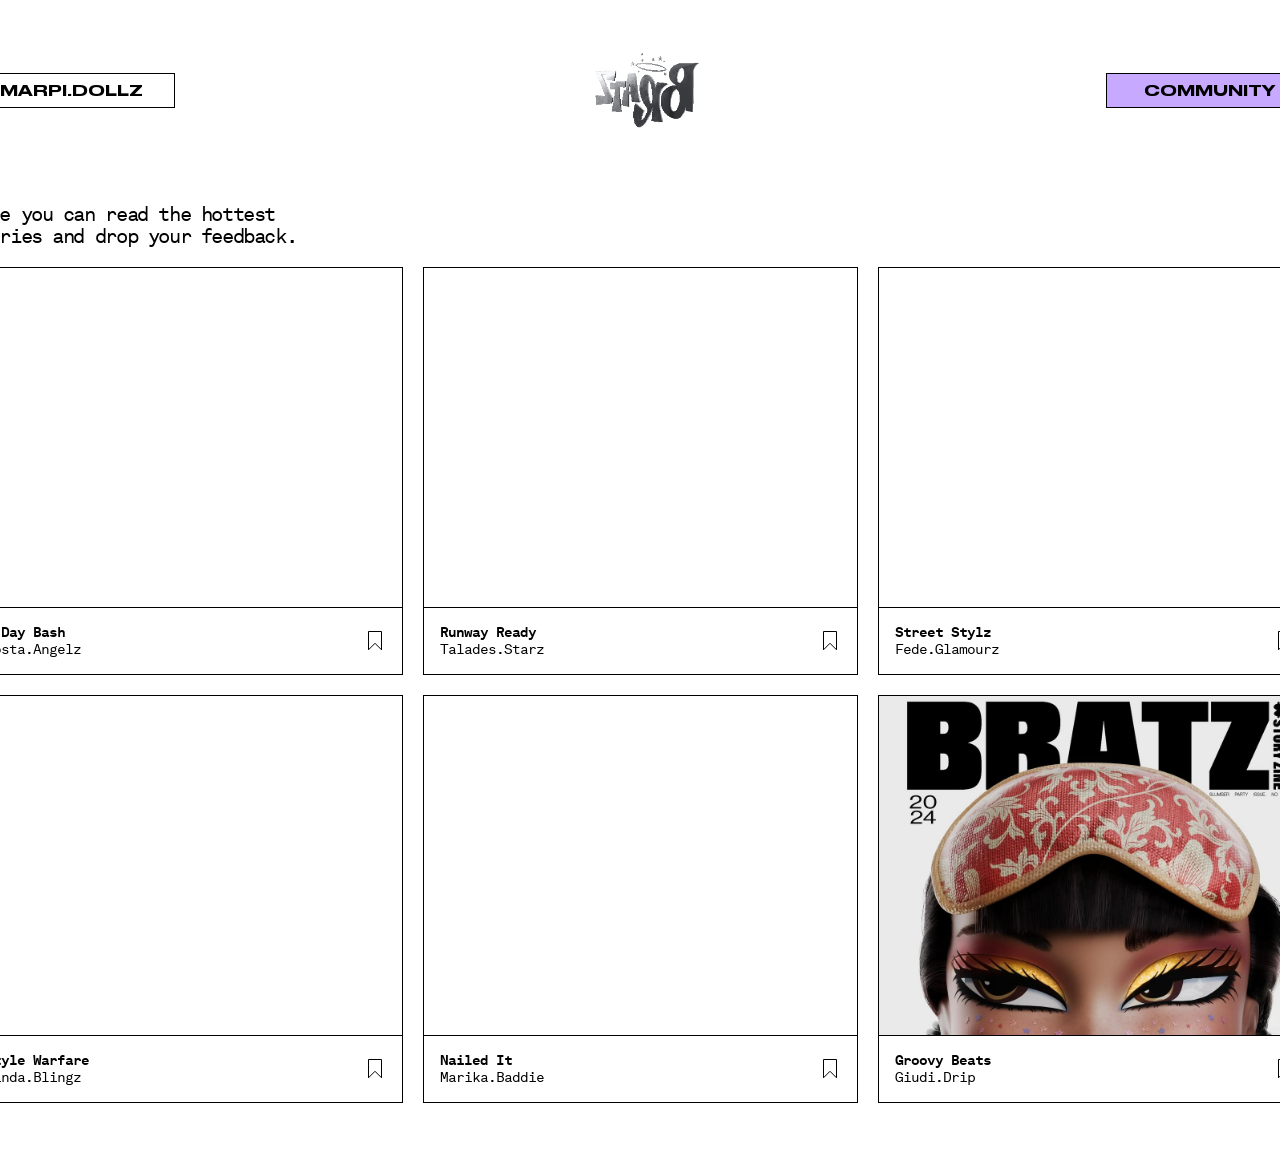
==== commit f396f3b0: "Magazine body = story descriptions only; gated page cues; lighter doll glow; click2 1. own magazine:" ====
--- a/community_page.html
+++ b/community_page.html
@@ -135,8 +135,10 @@
         </div>
     </main>
 
+    <script src="audio.js?v=2"></script>
     <script src="community-unlock.js"></script>
-    <script src="community_page.js"></script>
+    <script src="community_page.js?v=3"></script>
+    <script src="click-sound.js?v=3"></script>
 </body>
 
 </html>
--- a/style.css
+++ b/style.css
@@ -898,19 +898,27 @@
     transition: filter 0.55s ease;
 }
 
-/* Hover sulla doll (mydollz_page): bagliore bianco ACCENTUATO che segue la
-   sagoma (drop-shadow) + tutto il rettangolo (box-shadow). Compare/scompare in
-   dissolvenza tramite le transition (niente pulsazione). */
-.doll-photo { transition: box-shadow 0.55s ease; }
-.doll-photo:hover {
-    box-shadow: 0 0 90px 16px rgba(255, 255, 255, 0.95);
-}
-.doll-photo:hover img {
-    filter: drop-shadow(0 0 22px #ffffff)
-            drop-shadow(0 0 46px rgba(255, 255, 255, 0.95))
-            drop-shadow(0 0 80px rgba(255, 255, 255, 0.7))
-            brightness(1.18);
-}
+/* Hover sulla doll (mydollz_page): bagliore VIOLA (stesso colore tapped dei bottoni)
+   SOPRA la bambola — un velo di luce viola che si posa sull'immagine (non un alone
+   attorno). Realizzato con un overlay ::after ritagliato dentro il rettangolo
+   (overflow:hidden) in modalità "screen" (aggiunge luce). Dissolvenza 0.55s. */
+.doll-photo { position: relative; }
+.doll-photo::after {
+    content: "";
+    position: absolute;
+    inset: 0;
+    pointer-events: none;
+    background: radial-gradient(circle at 50% 42%,
+                rgba(199, 169, 255, 0.75) 0%,
+                rgba(199, 169, 255, 0.45) 45%,
+                rgba(199, 169, 255, 0.20) 70%,
+                rgba(199, 169, 255, 0.08) 100%);
+    mix-blend-mode: screen;
+    opacity: 0;
+    transition: opacity 0.55s ease;
+}
+/* bagliore più leggero: l'overlay a piena intensità sarebbe troppo forte */
+.doll-photo:hover::after { opacity: 0.5; }
 
 /* container_doll_text */
 .container-doll-text {
@@ -1941,6 +1949,13 @@
 
 .mag-lecture__text p.is-muted {
     color: #b3b3b3;
+}
+
+/* Testo del magazine dell'utente = unione dei description_text delle storie:
+   stesso stile del testo delle istruzioni (mono, MAIUSCOLO) ma in nero. */
+.mag-lecture__text p.mag-lecture__story {
+    color: #000;
+    text-transform: uppercase;
 }
 
 /* third_input_field (visibile solo per la community) */
@@ -2570,5 +2585,5 @@
     /* My Faves: le card salvate hanno la stessa dimensione del mag-magazine
        su mobile (175.5px di larghezza, copertina 207/230 -> ~250px totali). */
     #faves-grid .community-card { width: 175.5px; }
-    #faves-grid { gap: 16px; }
-}
+    #faves-grid { gap: 19px; }
+}
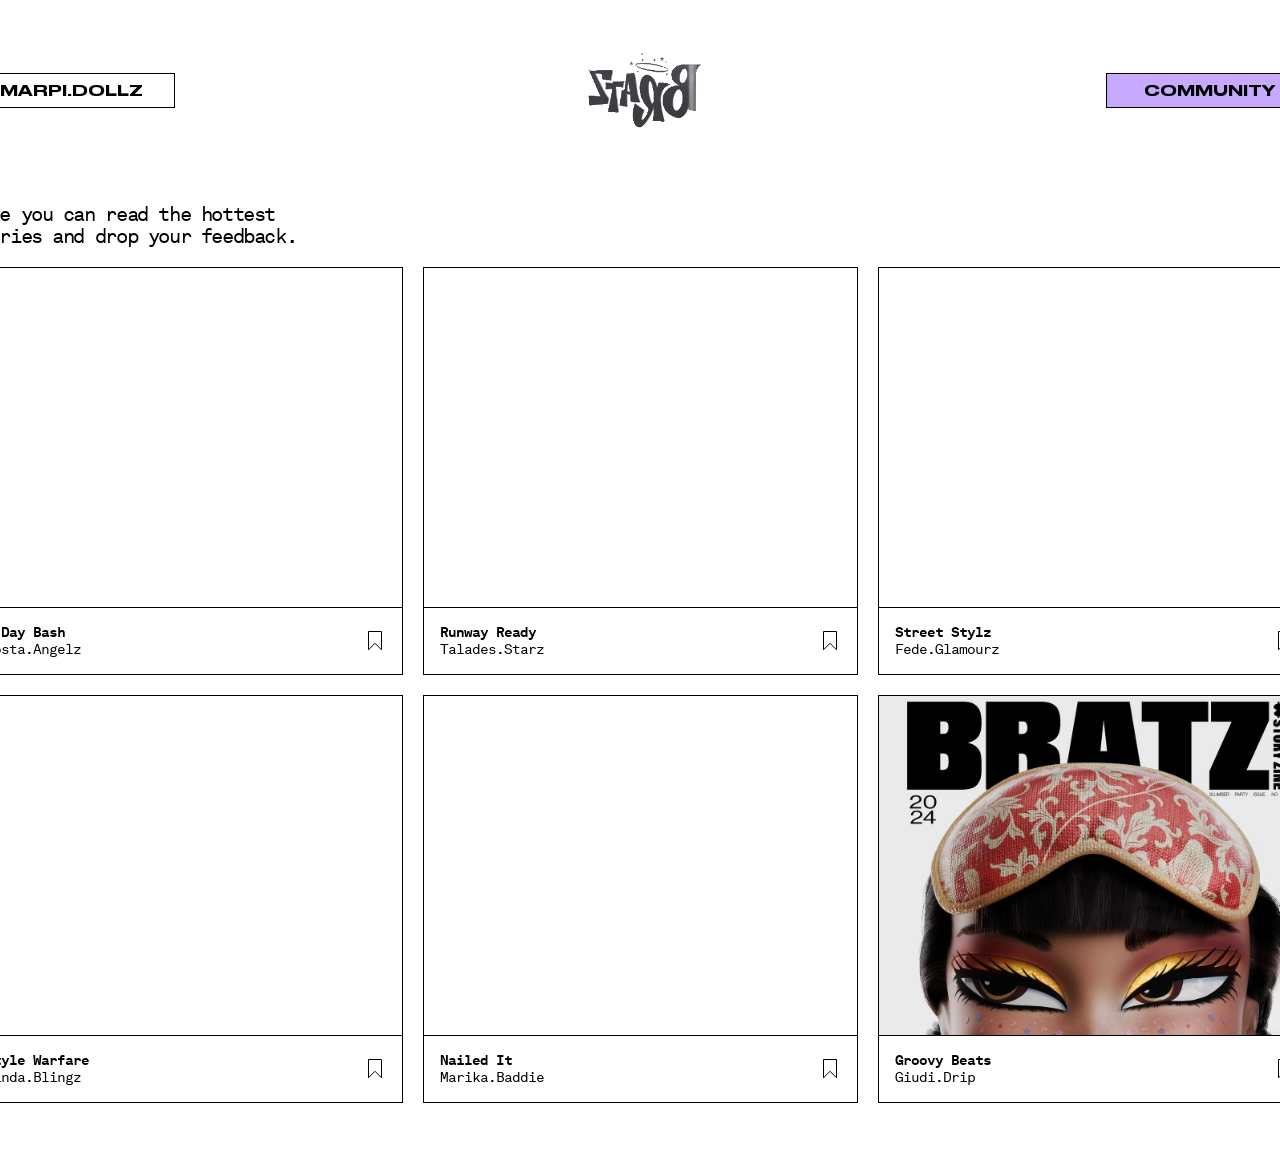
==== commit 026a7493: "Fade-in on every page open; keep click2 at natural volume; fake loading on print 1. body-level page-" ====
--- a/community_page.html
+++ b/community_page.html
@@ -135,7 +135,7 @@
         </div>
     </main>
 
-    <script src="audio.js?v=2"></script>
+    <script src="audio.js?v=3"></script>
     <script src="community-unlock.js"></script>
     <script src="community_page.js?v=3"></script>
     <script src="click-sound.js?v=3"></script>
--- a/style.css
+++ b/style.css
@@ -109,6 +109,13 @@
     min-height: 100vh;
     font-family: var(--font-mono);
     color: #000;
+    /* Ogni pagina si apre SEMPRE con una dissolvenza in ingresso. */
+    animation: page-open-fade 0.45s ease both;
+}
+
+@keyframes page-open-fade {
+    from { opacity: 0; }
+    to   { opacity: 1; }
 }
 
 /* ===== Sfondo ===== */
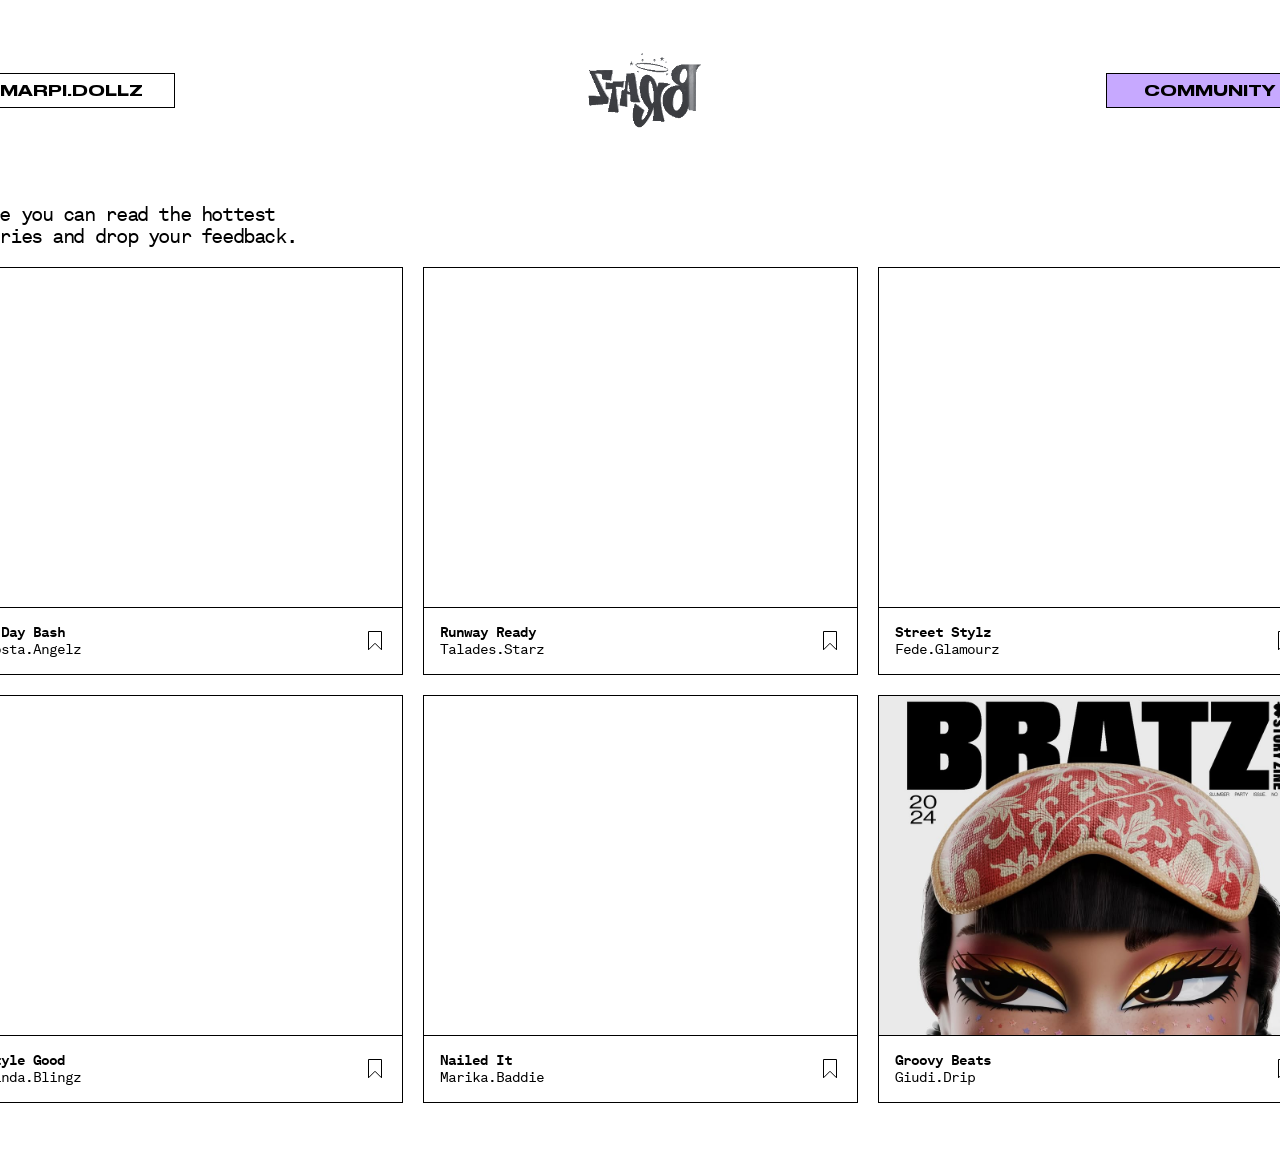
==== commit ec592f4b: "Update community_page.html title" ====
--- a/community_page.html
+++ b/community_page.html
@@ -89,7 +89,7 @@
                         <div class="community-card__photo"><img src="assets/images/magazine_community_04.png" alt=""></div>
                         <div class="community-card__below">
                             <div class="community-card__text">
-                                <p class="community-card__title">Style Warfare</p>
+                                <p class="community-card__title">Style Good</p>
                                 <p class="community-card__author">Linda.Blingz</p>
                             </div>
                             <button type="button" class="community-card__save" aria-label="Salva">
--- a/style.css
+++ b/style.css
@@ -302,13 +302,12 @@
     transition: background-color 0.18s ease, color 0.18s ease; /* hover reattivo */
 }
 
-/* Sblocco morbido (grigio disabled -> bagliore -> bianco active): applicato via
-   JS con la classe .fx-unlock nel momento in cui un tasto si sblocca. Stessa
-   filosofia della dissolvenza dei popup 3D. */
+/* Sblocco morbido (grigio disabled -> bianco active): SOLO dissolvenza del
+   colore/sfondo, NESSUN bagliore. Applicato via JS con la classe .fx-unlock nel
+   momento in cui un tasto si sblocca. */
 @keyframes fx-unlock {
-    0%   { background: var(--btn-fill-disabled); color: var(--btn-text-disabled); box-shadow: 0 0 0 0 rgba(228, 213, 255, 0); }
-    45%  { box-shadow: 0 0 20px 5px rgba(228, 213, 255, 0.9); }
-    100% { background: var(--btn-fill-active); color: var(--btn-text-active); box-shadow: 0 0 0 0 rgba(228, 213, 255, 0); }
+    0%   { background: var(--btn-fill-disabled); color: var(--btn-text-disabled); }
+    100% { background: var(--btn-fill-active); color: var(--btn-text-active); }
 }
 .fx-unlock { animation: fx-unlock 0.7s ease both; }
 
@@ -901,31 +900,9 @@
     object-fit: cover;
     object-position: center;
     user-select: none;
-    /* dissolvenza del bagliore in ingresso/uscita (0.55s) */
-    transition: filter 0.55s ease;
-}
-
-/* Hover sulla doll (mydollz_page): bagliore VIOLA (stesso colore tapped dei bottoni)
-   SOPRA la bambola — un velo di luce viola che si posa sull'immagine (non un alone
-   attorno). Realizzato con un overlay ::after ritagliato dentro il rettangolo
-   (overflow:hidden) in modalità "screen" (aggiunge luce). Dissolvenza 0.55s. */
-.doll-photo { position: relative; }
-.doll-photo::after {
-    content: "";
-    position: absolute;
-    inset: 0;
-    pointer-events: none;
-    background: radial-gradient(circle at 50% 42%,
-                rgba(199, 169, 255, 0.75) 0%,
-                rgba(199, 169, 255, 0.45) 45%,
-                rgba(199, 169, 255, 0.20) 70%,
-                rgba(199, 169, 255, 0.08) 100%);
-    mix-blend-mode: screen;
-    opacity: 0;
-    transition: opacity 0.55s ease;
-}
-/* bagliore più leggero: l'overlay a piena intensità sarebbe troppo forte */
-.doll-photo:hover::after { opacity: 0.5; }
+}
+
+/* Nessun bagliore sulla bambola (rimosso su richiesta). */
 
 /* container_doll_text */
 .container-doll-text {
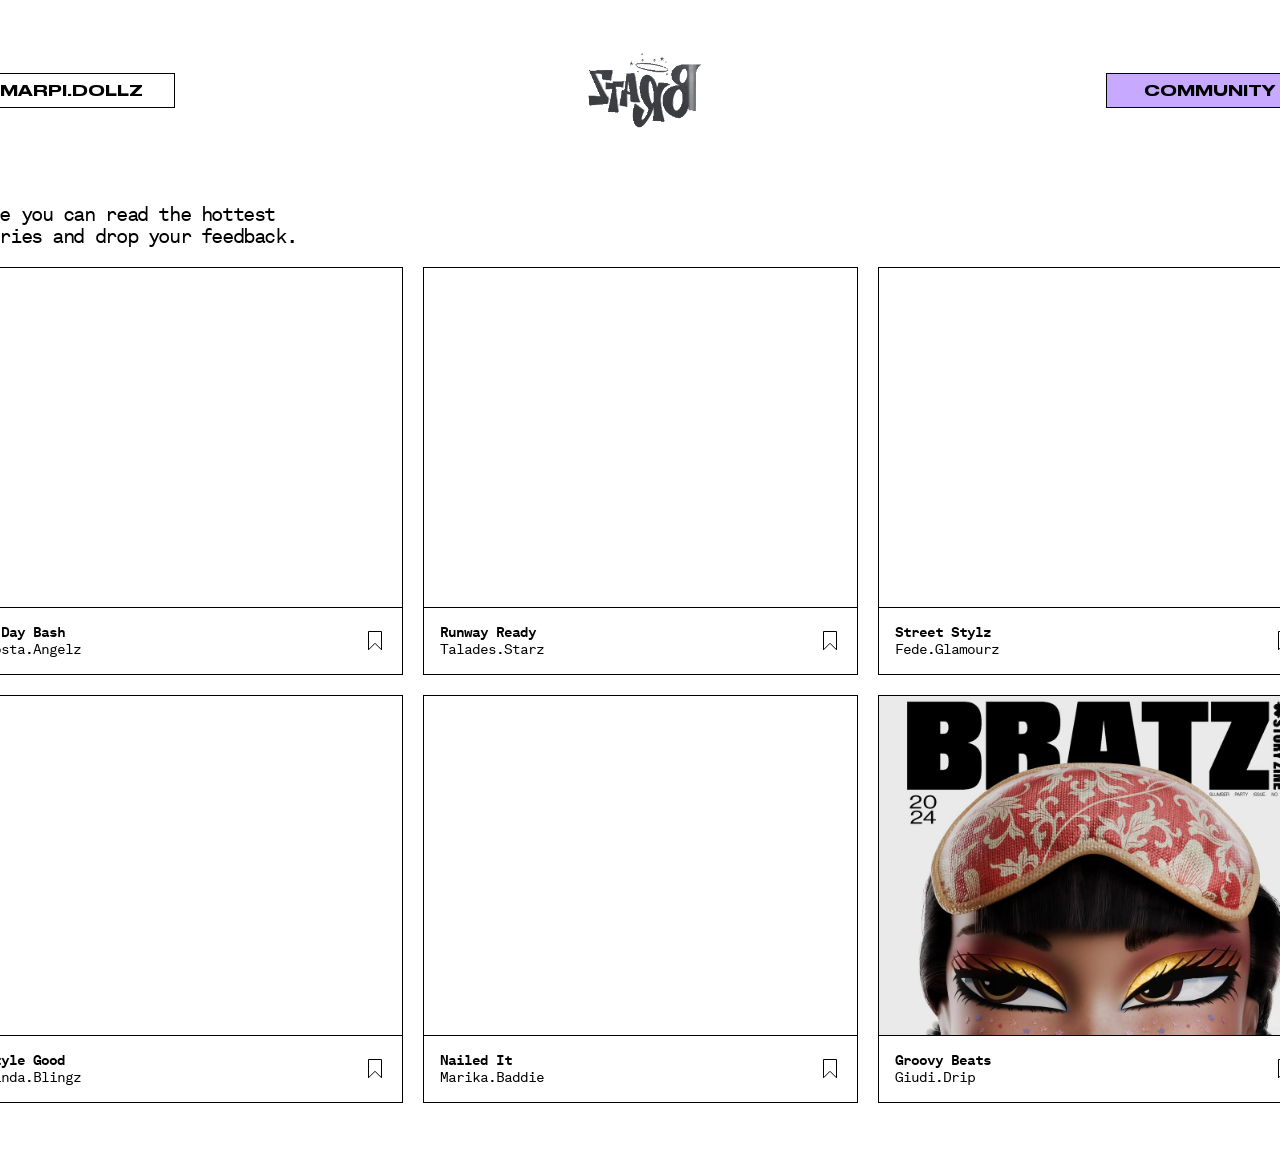
==== commit 17843704: "Mobile: mute click sound, bigger 3D tap area, fixed magazine spine 1. click sound is silenced on mob" ====
--- a/community_page.html
+++ b/community_page.html
@@ -138,7 +138,7 @@
     <script src="audio.js?v=3"></script>
     <script src="community-unlock.js"></script>
     <script src="community_page.js?v=3"></script>
-    <script src="click-sound.js?v=3"></script>
+    <script src="click-sound.js?v=4"></script>
 </body>
 
 </html>
--- a/style.css
+++ b/style.css
@@ -109,13 +109,6 @@
     min-height: 100vh;
     font-family: var(--font-mono);
     color: #000;
-    /* Ogni pagina si apre SEMPRE con una dissolvenza in ingresso. */
-    animation: page-open-fade 0.45s ease both;
-}
-
-@keyframes page-open-fade {
-    from { opacity: 0; }
-    to   { opacity: 1; }
 }
 
 /* ===== Sfondo ===== */
@@ -2476,19 +2469,32 @@
 .mag-lecture__dash { display: none; }
 
 @media (max-width: 768px) {
+    /* La pagina di lettura è ANCORATA al viewport: così la spine resta FISSA e
+       scorre solo il container_lecture (niente scroll dell'intera pagina che
+       trascinava anche la spine). */
+    .mag-read {
+        position: fixed;
+        inset: 0;
+        min-height: 0;
+        height: 100%;
+    }
+    .mag-read__content { height: 100%; }
     /* spine STRETTA a sinistra + editoriale a destra (NON impilati): come Figma */
     .mag-columns {
-        height: 100vh;
+        height: 100%;
     }
     .mag-col--spine {
         flex: 0 0 auto;
         width: 52px;               /* solo la spine */
+        overflow: hidden;          /* la spine non scorre */
     }
     .mag-col--lecture {
         flex: 1 1 auto;
         padding: 40px 20px 24px 20px;
         gap: 20px;
         border-left: none;
+        overflow-y: auto;                     /* unico elemento scrollabile */
+        -webkit-overflow-scrolling: touch;    /* scroll fluido su iOS */
     }
     .mag-spine {
         width: 52px;
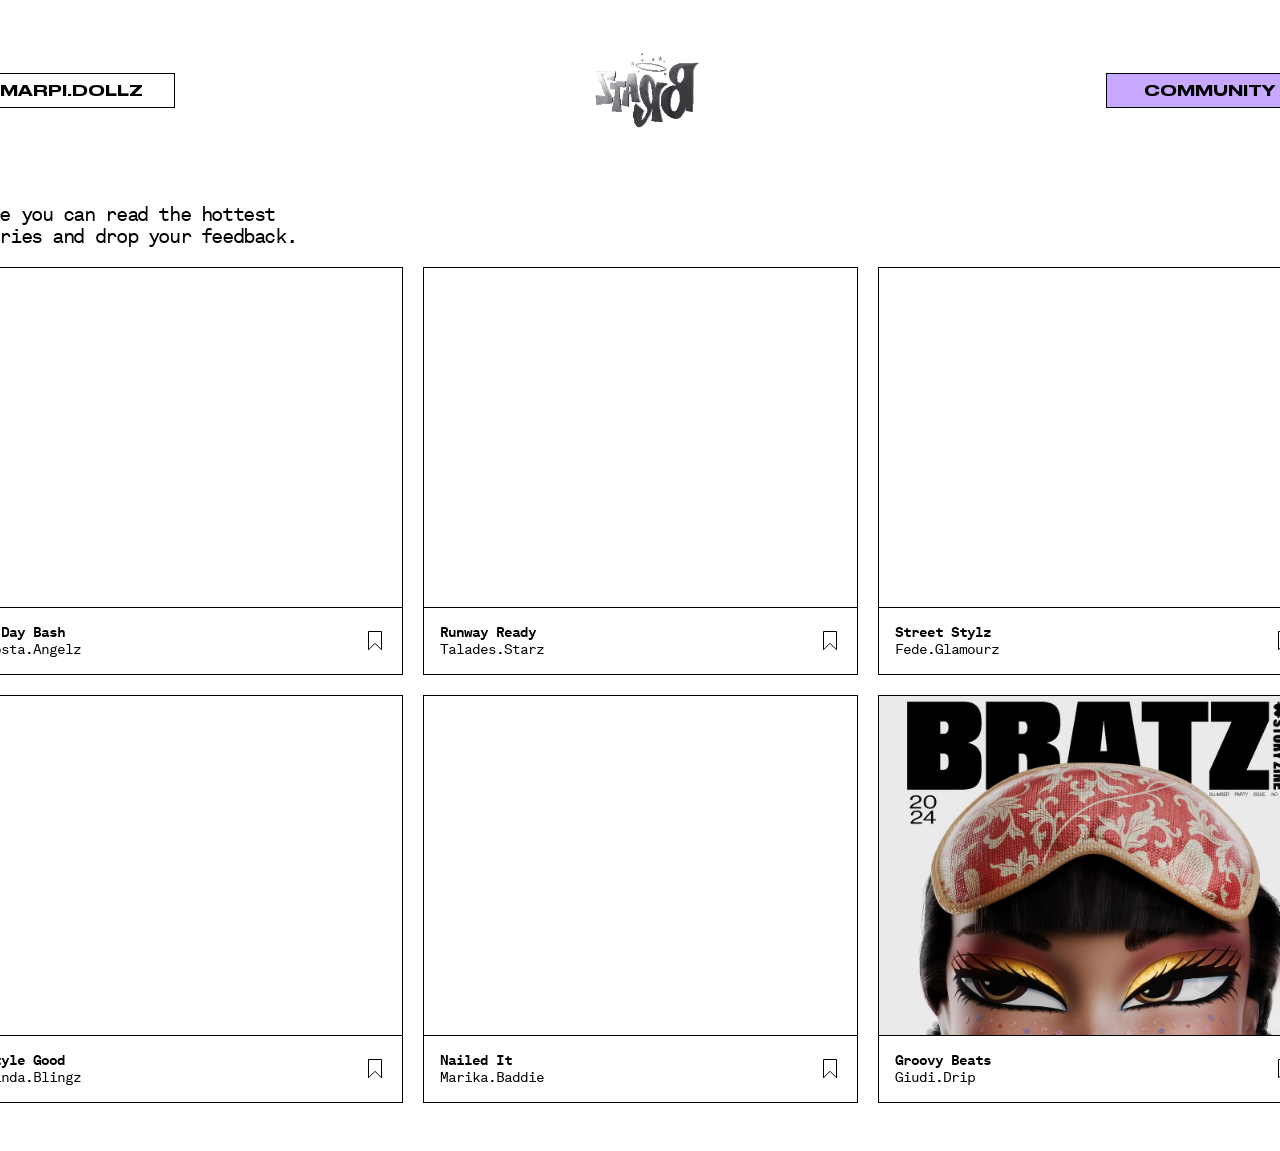
==== commit 037872be: "Remove click sound; stairs proximity popup; hide trophy bar when locked 1. click sound (click2.mp3) " ====
--- a/community_page.html
+++ b/community_page.html
@@ -138,7 +138,7 @@
     <script src="audio.js?v=3"></script>
     <script src="community-unlock.js"></script>
     <script src="community_page.js?v=3"></script>
-    <script src="click-sound.js?v=4"></script>
+    <script src="click-sound.js?v=5"></script>
 </body>
 
 </html>
--- a/style.css
+++ b/style.css
@@ -1621,6 +1621,10 @@
 .trophy-card.is-unlocked .trophy-card__title { color: var(--card-stroke); }
 .trophy-card.is-unlocked .trophy-card__desc { color: var(--card-stroke); }
 
+/* La barra si vede SOLO quando la card è sbloccata (mentre l'utente svolge i
+   compiti). Sulle card ancora locked la barra NON è visibile. */
+.trophy-card:not(.is-unlocked) .trophy-bar { display: none; }
+
 /* Pop-up nascosto per i tab senza contenuto dedicato */
 .personality-popup.is-hidden {
     display: none;
@@ -2508,27 +2512,12 @@
     .mag-lecture__text { max-width: none; }
     .mag-lecture__text p { font-size: 13px; line-height: 20px; }
     .mag-third-input { max-width: 100%; }
-
-    /* heading "Slumber party" + trattino (tra intro ed editoriale) */
-    .mag-lecture__title {
-        display: block;
-        margin: 0;
-        font-family: var(--font-mono);
-        font-weight: 700;
-        font-size: 14px;
-        line-height: 17px;
-        letter-spacing: -0.5px;
-        color: #000;
-    }
-    .mag-lecture__dash {
-        display: block;
-        margin: 0;
-        font-family: var(--font-mono);
-        font-weight: 700;
-        font-size: 14px;
-        line-height: 17px;
-        color: #000;
-    }
+    /* SEND (feedback community): larghezza dedicata mobile, modificabile a mano. */
+    .mag-third-input__send { width: 146px; }
+
+    /* Su mobile NON si mostrano il titolo e il trattino nel container_lecture. */
+    .mag-lecture__title,
+    .mag-lecture__dash { display: none; }
 }
 
 /* ===================================================================
@@ -2577,3 +2566,13 @@
     #faves-grid .community-card { width: 175.5px; }
     #faves-grid { gap: 19px; }
 }
+
+/* ===== Bottoni "select" e "modify" delle storie — SOLO mobile =====
+   Larghezza dedicata (146px), modificabile a mano qui senza toccare altro. */
+@media (max-width: 768px) {
+    .mag-select,
+    .story-modify {
+        width: 146px;
+        flex: 0 0 auto;   /* non si restringe nel container flex */
+    }
+}
